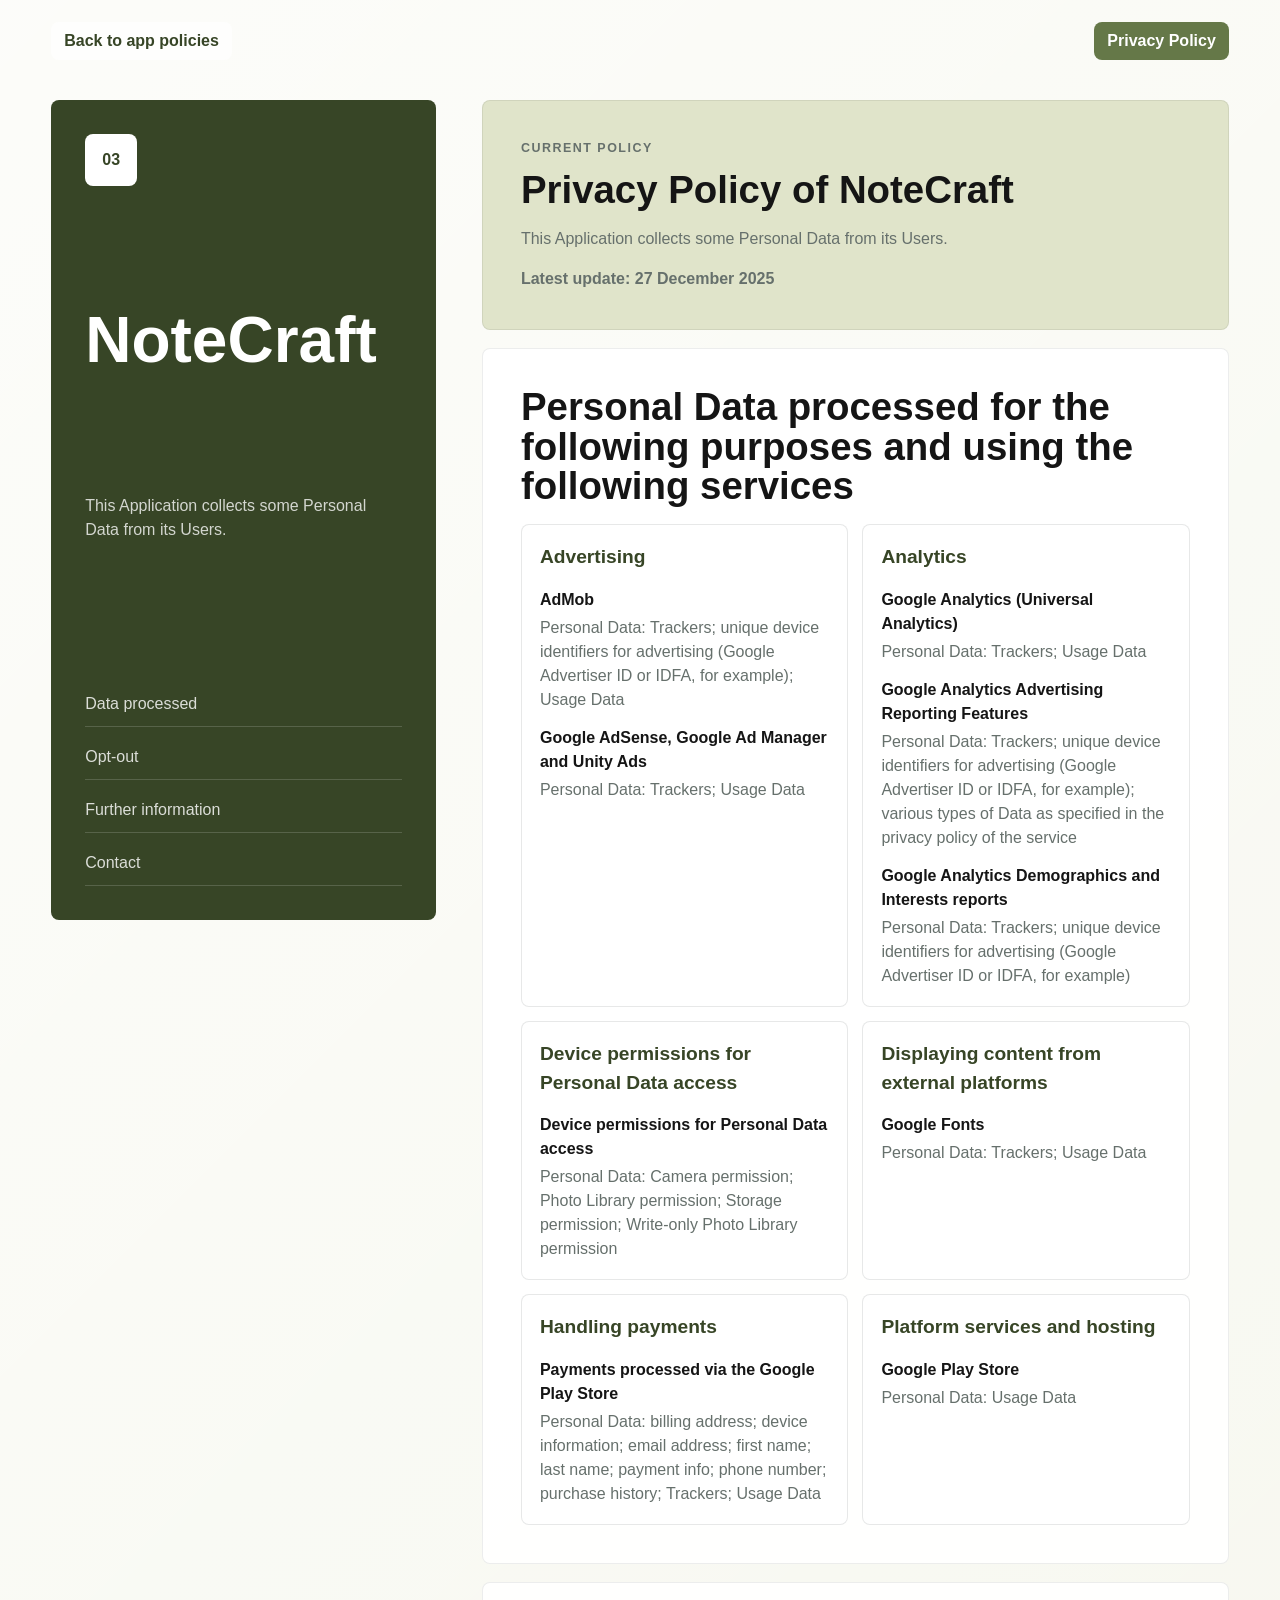
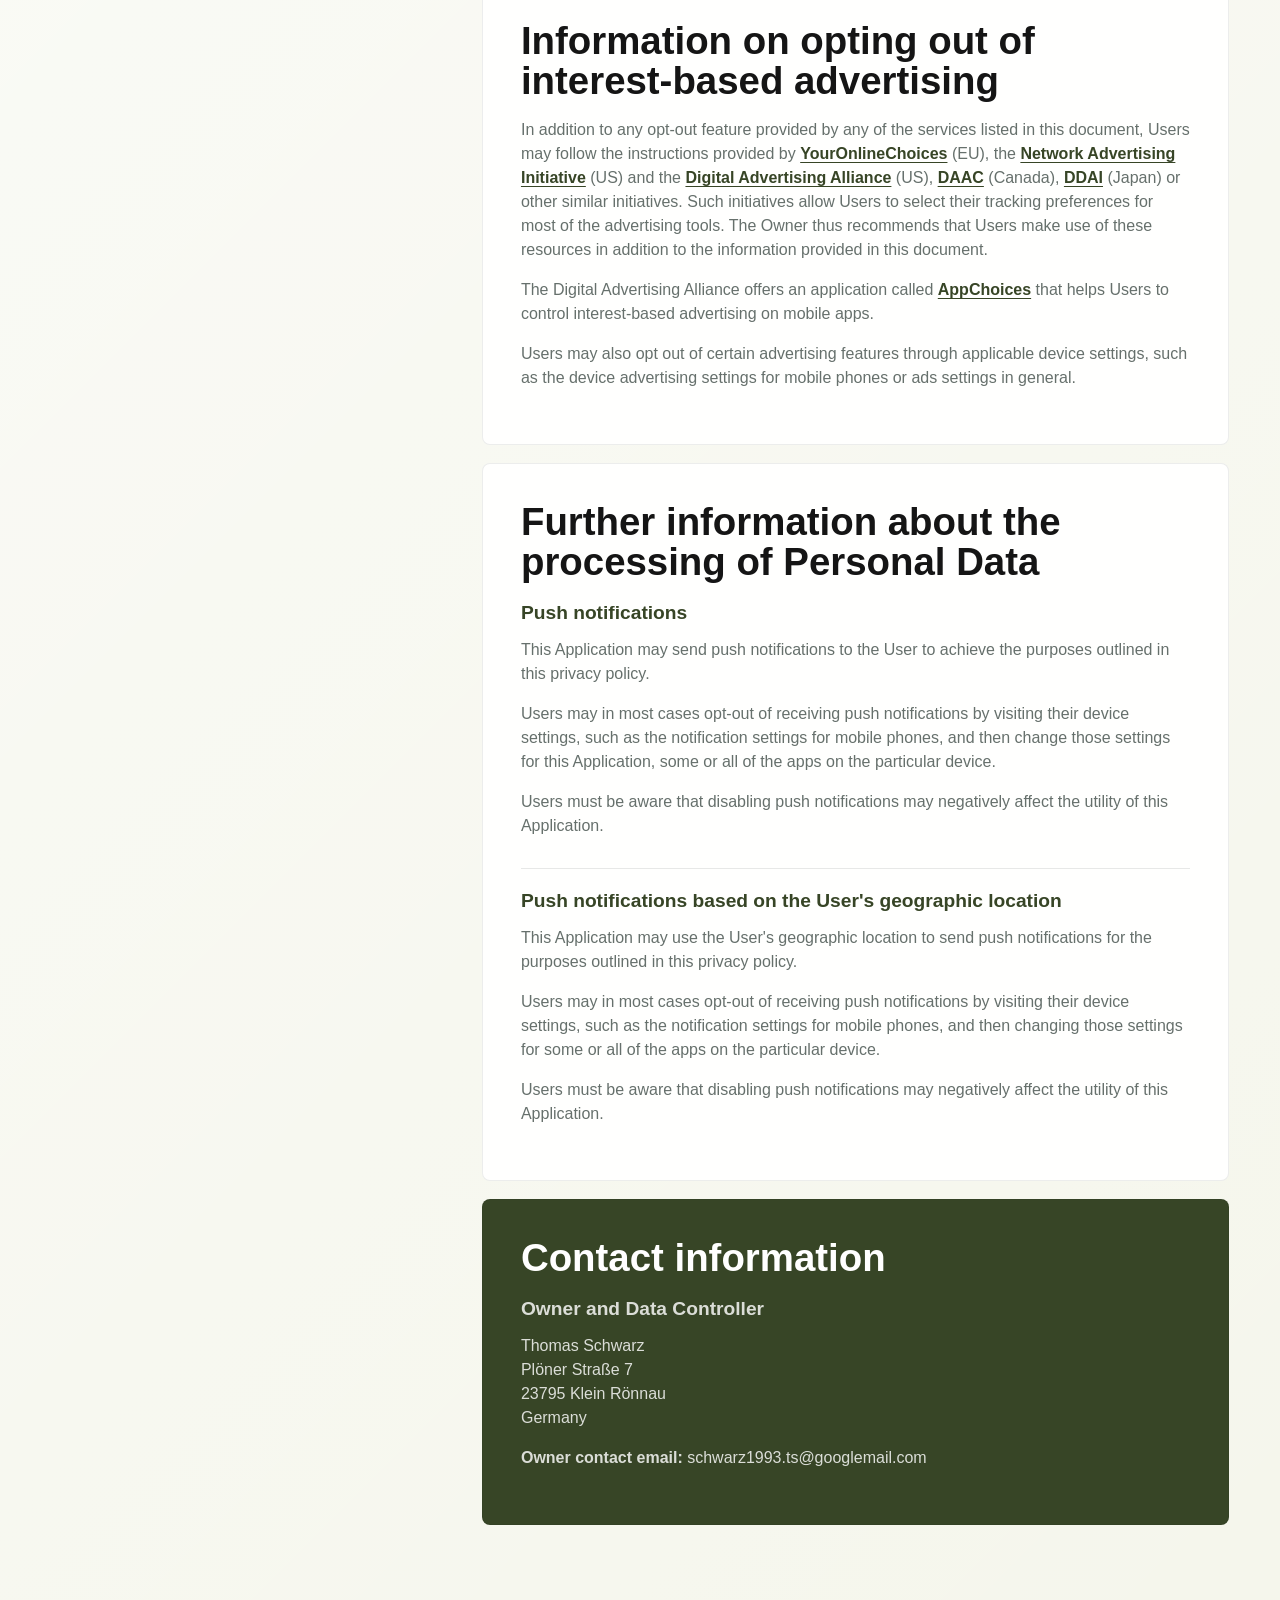
==== notecraft/index.html @ 22d2f46b "Add NoteCraft privacy page" ====
<!doctype html>
<html lang="en">
  <head>
    <meta charset="utf-8">
    <meta name="viewport" content="width=device-width, initial-scale=1">
    <meta name="description" content="Privacy Policy of NoteCraft.">
    <title>Privacy Policy | NoteCraft</title>
    <link rel="stylesheet" href="../styles.css">
  </head>
  <body class="app-policy theme-notecraft">
    <header class="policy-top">
      <a class="back-link" href="../Datenschutz.html">Back to app policies</a>
      <span class="policy-badge">Privacy Policy</span>
    </header>

    <main class="policy-shell">
      <aside class="policy-sidebar">
        <span class="app-number">03</span>
        <h1>NoteCraft</h1>
        <p>This Application collects some Personal Data from its Users.</p>
        <nav aria-label="Policy sections"><a href="#data">Data processed</a><a href="#opt-out">Opt-out</a><a href="#further">Further information</a><a href="#contact">Contact</a></nav>
      </aside>

      <article class="policy-content">
        <section class="policy-section intro-panel"><p class="eyebrow">Current policy</p><h2>Privacy Policy of NoteCraft</h2><p>This Application collects some Personal Data from its Users.</p><p class="update-note">Latest update: 27 December 2025</p></section>
        <section class="policy-section" id="data"><h2>Personal Data processed for the following purposes and using the following services</h2><div class="data-grid">
          <article class="data-card"><h3>Advertising</h3><dl><dt>AdMob</dt><dd>Personal Data: Trackers; unique device identifiers for advertising (Google Advertiser ID or IDFA, for example); Usage Data</dd><dt>Google AdSense, Google Ad Manager and Unity Ads</dt><dd>Personal Data: Trackers; Usage Data</dd></dl></article>
          <article class="data-card"><h3>Analytics</h3><dl><dt>Google Analytics (Universal Analytics)</dt><dd>Personal Data: Trackers; Usage Data</dd><dt>Google Analytics Advertising Reporting Features</dt><dd>Personal Data: Trackers; unique device identifiers for advertising (Google Advertiser ID or IDFA, for example); various types of Data as specified in the privacy policy of the service</dd><dt>Google Analytics Demographics and Interests reports</dt><dd>Personal Data: Trackers; unique device identifiers for advertising (Google Advertiser ID or IDFA, for example)</dd></dl></article>
          <article class="data-card"><h3>Device permissions for Personal Data access</h3><dl><dt>Device permissions for Personal Data access</dt><dd>Personal Data: Camera permission; Photo Library permission; Storage permission; Write-only Photo Library permission</dd></dl></article>
          <article class="data-card"><h3>Displaying content from external platforms</h3><dl><dt>Google Fonts</dt><dd>Personal Data: Trackers; Usage Data</dd></dl></article>
          <article class="data-card"><h3>Handling payments</h3><dl><dt>Payments processed via the Google Play Store</dt><dd>Personal Data: billing address; device information; email address; first name; last name; payment info; phone number; purchase history; Trackers; Usage Data</dd></dl></article>
          <article class="data-card"><h3>Platform services and hosting</h3><dl><dt>Google Play Store</dt><dd>Personal Data: Usage Data</dd></dl></article>
        </div></section>
        <section class="policy-section" id="opt-out"><h2>Information on opting out of interest-based advertising</h2><p>In addition to any opt-out feature provided by any of the services listed in this document, Users may follow the instructions provided by <a href="http://www.youronlinechoices.com/" rel="noopener">YourOnlineChoices</a> (EU), the <a href="https://thenai.org/about-online-advertising/" rel="noopener">Network Advertising Initiative</a> (US) and the <a href="https://www.aboutads.info/consumers/" rel="noopener">Digital Advertising Alliance</a> (US), <a href="http://youradchoices.ca/understanding-online-advertising" rel="noopener">DAAC</a> (Canada), <a href="http://www.ddai.info/optout" rel="noopener">DDAI</a> (Japan) or other similar initiatives. Such initiatives allow Users to select their tracking preferences for most of the advertising tools. The Owner thus recommends that Users make use of these resources in addition to the information provided in this document.</p><p>The Digital Advertising Alliance offers an application called <a href="https://youradchoices.com/appchoices" rel="noopener">AppChoices</a> that helps Users to control interest-based advertising on mobile apps.</p><p>Users may also opt out of certain advertising features through applicable device settings, such as the device advertising settings for mobile phones or ads settings in general.</p></section>
        <section class="policy-section" id="further"><h2>Further information about the processing of Personal Data</h2><div class="info-strip"><article><h3>Push notifications</h3><p>This Application may send push notifications to the User to achieve the purposes outlined in this privacy policy.</p><p>Users may in most cases opt-out of receiving push notifications by visiting their device settings, such as the notification settings for mobile phones, and then change those settings for this Application, some or all of the apps on the particular device.</p><p>Users must be aware that disabling push notifications may negatively affect the utility of this Application.</p></article><article><h3>Push notifications based on the User's geographic location</h3><p>This Application may use the User's geographic location to send push notifications for the purposes outlined in this privacy policy.</p><p>Users may in most cases opt-out of receiving push notifications by visiting their device settings, such as the notification settings for mobile phones, and then changing those settings for some or all of the apps on the particular device.</p><p>Users must be aware that disabling push notifications may negatively affect the utility of this Application.</p></article></div></section>
        <section class="policy-section contact-panel" id="contact"><h2>Contact information</h2><h3>Owner and Data Controller</h3><p>Thomas Schwarz<br>Pl&ouml;ner Stra&szlig;e 7<br>23795 Klein R&ouml;nnau<br>Germany</p><p><strong>Owner contact email:</strong> schwarz1993.ts@googlemail.com</p></section>
      </article>
    </main>
    <script src="../script.js"></script>
  </body>
</html>
---- styles.css ----
:root {
  color-scheme: light;
  --bg: #f7faf9;
  --surface: #ffffff;
  --ink: #13201f;
  --muted: #5d6b69;
  --line: #dce7e4;
  --teal: #0f766e;
  --teal-dark: #0b4f4a;
  --coral: #e86f51;
  --gold: #f3b84f;
  --shadow: 0 24px 70px rgba(19, 32, 31, 0.12);
}

* {
  box-sizing: border-box;
}

html {
  scroll-behavior: smooth;
}

body {
  margin: 0;
  font-family: Arial, Helvetica, sans-serif;
  color: var(--ink);
  background: var(--bg);
  line-height: 1.5;
}

a {
  color: inherit;
  text-decoration: none;
}

img {
  display: block;
  max-width: 100%;
}

.site-header {
  position: sticky;
  top: 0;
  z-index: 10;
  display: flex;
  align-items: center;
  justify-content: space-between;
  gap: 24px;
  padding: 18px clamp(20px, 5vw, 72px);
  background: rgba(247, 250, 249, 0.88);
  border-bottom: 1px solid rgba(220, 231, 228, 0.78);
  backdrop-filter: blur(14px);
}

.brand,
.site-header nav,
.hero-actions {
  display: flex;
  align-items: center;
}

.brand {
  gap: 10px;
  font-weight: 800;
}

.brand-mark {
  display: grid;
  width: 36px;
  height: 36px;
  place-items: center;
  color: white;
  background: var(--teal);
  border-radius: 8px;
}

.site-header nav {
  gap: 18px;
  color: var(--muted);
  font-size: 0.94rem;
}

.site-header nav a:hover {
  color: var(--teal-dark);
}

.hero {
  display: grid;
  grid-template-columns: minmax(0, 0.88fr) minmax(320px, 1.12fr);
  gap: clamp(28px, 5vw, 72px);
  align-items: center;
  min-height: calc(100vh - 73px);
  padding: clamp(48px, 8vw, 96px) clamp(20px, 5vw, 72px) clamp(30px, 5vw, 62px);
}

.hero-copy {
  max-width: 690px;
}

.eyebrow {
  margin: 0 0 12px;
  color: var(--teal);
  font-size: 0.78rem;
  font-weight: 800;
  letter-spacing: 0.12em;
  text-transform: uppercase;
}

h1,
h2,
h3,
p {
  margin-top: 0;
}

h1 {
  margin-bottom: 22px;
  font-size: clamp(2.7rem, 6vw, 6.6rem);
  line-height: 0.95;
  letter-spacing: 0;
}

h2 {
  margin-bottom: 18px;
  font-size: clamp(2rem, 4vw, 4rem);
  line-height: 1;
  letter-spacing: 0;
}

h3 {
  margin-bottom: 10px;
  font-size: 1.2rem;
}

.hero-text,
.workflow p,
.start p {
  max-width: 620px;
  color: var(--muted);
  font-size: clamp(1rem, 1.6vw, 1.25rem);
}

.hero-actions {
  flex-wrap: wrap;
  gap: 12px;
  margin-top: 30px;
}

.button {
  display: inline-flex;
  align-items: center;
  justify-content: center;
  min-height: 46px;
  padding: 0 18px;
  border: 1px solid transparent;
  border-radius: 8px;
  font-weight: 800;
}

.button.primary {
  color: white;
  background: var(--teal);
}

.button.primary:hover {
  background: var(--teal-dark);
}

.button.secondary {
  color: var(--ink);
  background: white;
  border-color: var(--line);
}

.button.secondary:hover {
  border-color: var(--teal);
}

.hero-media {
  position: relative;
  margin: 0;
  overflow: hidden;
  border-radius: 8px;
  box-shadow: var(--shadow);
  aspect-ratio: 16 / 11;
  background: var(--surface);
}

.hero-media img {
  width: 100%;
  height: 100%;
  object-fit: cover;
}

.hero-media figcaption {
  position: absolute;
  right: 14px;
  bottom: 14px;
  max-width: min(360px, calc(100% - 28px));
  padding: 10px 12px;
  color: white;
  background: rgba(19, 32, 31, 0.7);
  border-radius: 8px;
  font-size: 0.86rem;
}

.section,
.workflow,
.start {
  padding: clamp(56px, 8vw, 96px) clamp(20px, 5vw, 72px);
}

.section-heading {
  max-width: 740px;
  margin-bottom: 32px;
}

.feature-grid {
  display: grid;
  grid-template-columns: repeat(3, minmax(0, 1fr));
  gap: 18px;
}

.feature {
  padding: 24px;
  background: var(--surface);
  border: 1px solid var(--line);
  border-radius: 8px;
}

.feature p {
  margin-bottom: 0;
  color: var(--muted);
}

.feature-icon {
  display: inline-grid;
  width: 42px;
  height: 42px;
  margin-bottom: 22px;
  place-items: center;
  color: var(--teal-dark);
  background: #d9f5ef;
  border-radius: 8px;
  font-weight: 800;
}

.workflow {
  display: grid;
  grid-template-columns: minmax(0, 0.9fr) minmax(320px, 1.1fr);
  gap: 28px;
  align-items: start;
  background: #eef6f3;
}

.steps {
  display: grid;
  gap: 14px;
  margin: 0;
  padding: 0;
  list-style: none;
}

.steps li {
  display: grid;
  grid-template-columns: 150px 1fr;
  gap: 16px;
  align-items: center;
  padding: 18px;
  background: white;
  border: 1px solid var(--line);
  border-radius: 8px;
}

.steps strong {
  color: var(--teal-dark);
}

.steps span {
  color: var(--muted);
}

.start {
  display: flex;
  align-items: center;
  justify-content: space-between;
  gap: 24px;
  background: var(--ink);
  color: white;
}

.start .eyebrow,
.start p {
  color: #b7dfd7;
}

.start .button.primary {
  color: var(--ink);
  background: var(--gold);
}

.site-footer {
  display: flex;
  justify-content: space-between;
  gap: 16px;
  padding: 24px clamp(20px, 5vw, 72px);
  color: var(--muted);
  background: white;
  border-top: 1px solid var(--line);
  font-size: 0.92rem;
}

.footer-links {
  display: inline-flex;
  flex-wrap: wrap;
  gap: 14px;
}

.footer-links a {
  color: var(--teal-dark);
  font-weight: 800;
}

.policy-page {
  background: white;
}

.policy-hero {
  padding: clamp(48px, 7vw, 88px) clamp(20px, 5vw, 72px) 32px;
}

.policy-hero h1 {
  max-width: 840px;
  font-size: clamp(2.6rem, 6vw, 5.8rem);
}

.policy-hero p {
  max-width: 720px;
  color: var(--muted);
  font-size: clamp(1rem, 1.6vw, 1.18rem);
}

.policy-embed {
  padding: 0 clamp(20px, 5vw, 72px) clamp(48px, 7vw, 88px);
}

.policy-embed iframe {
  width: 100%;
  min-height: 76vh;
  border: 1px solid var(--line);
  border-radius: 8px;
  background: white;
}

.directory-page {
  background: #f5f7f6;
}

.directory-hero {
  max-width: 980px;
}

.app-directory {
  display: grid;
  grid-template-columns: repeat(4, minmax(0, 1fr));
  gap: 18px;
  padding: 0 clamp(20px, 5vw, 72px) clamp(56px, 8vw, 96px);
}

.app-card {
  min-height: 260px;
  display: flex;
  flex-direction: column;
  justify-content: space-between;
  gap: 20px;
  padding: 22px;
  color: white;
  border-radius: 8px;
  overflow: hidden;
  position: relative;
}

.app-card::after {
  content: "";
  position: absolute;
  inset: auto -30px -40px auto;
  width: 130px;
  height: 130px;
  border: 24px solid rgba(255, 255, 255, 0.18);
  border-radius: 50%;
}

.app-card span {
  width: 42px;
  height: 42px;
  display: grid;
  place-items: center;
  background: rgba(255, 255, 255, 0.18);
  border-radius: 8px;
  font-weight: 800;
}

.app-card strong {
  max-width: 240px;
  font-size: 1.45rem;
  line-height: 1.08;
}

.app-card small {
  color: rgba(255, 255, 255, 0.78);
  font-weight: 800;
  text-transform: uppercase;
}

.redbook-card {
  background: #a8323e;
}

.planner-card {
  background: #1f6f8b;
}

.notecraft-card {
  background: #5f7046;
}

.outpost-card {
  background: #26324b;
}

.app-policy {
  --app-bg: #f8f5f2;
  --app-ink: #151515;
  --app-muted: #66706c;
  --app-surface: #ffffff;
  --app-soft: #efe8e0;
  --app-accent: #a8323e;
  --app-accent-strong: #6f1d27;
  min-height: 100vh;
  color: var(--app-ink);
  background:
    linear-gradient(135deg, rgba(255, 255, 255, 0.72), rgba(255, 255, 255, 0)),
    var(--app-bg);
}

.theme-redbook {
  --app-bg: #fbf3f0;
  --app-soft: #f4d8d3;
  --app-accent: #b63642;
  --app-accent-strong: #70212c;
}

.theme-planner {
  --app-bg: #eef8fb;
  --app-soft: #d3edf4;
  --app-accent: #14708d;
  --app-accent-strong: #0a4155;
}

.theme-notecraft {
  --app-bg: #f5f6ec;
  --app-soft: #e0e4ca;
  --app-accent: #657848;
  --app-accent-strong: #374526;
}

.theme-outpost {
  --app-bg: #f0f2f7;
  --app-soft: #d9dfef;
  --app-accent: #293753;
  --app-accent-strong: #11192b;
}

.policy-top {
  display: flex;
  justify-content: space-between;
  align-items: center;
  gap: 18px;
  padding: 22px clamp(20px, 4vw, 56px);
}

.back-link,
.policy-badge {
  display: inline-flex;
  align-items: center;
  min-height: 38px;
  padding: 0 13px;
  border-radius: 8px;
  font-weight: 800;
}

.back-link {
  color: var(--app-accent-strong);
  background: rgba(255, 255, 255, 0.7);
}

.policy-badge {
  color: white;
  background: var(--app-accent);
}

.policy-shell {
  display: grid;
  grid-template-columns: minmax(260px, 0.34fr) minmax(0, 0.66fr);
  gap: clamp(22px, 4vw, 46px);
  align-items: start;
  padding: 18px clamp(20px, 4vw, 56px) clamp(48px, 7vw, 82px);
}

.policy-sidebar {
  position: sticky;
  top: 24px;
  min-height: calc(100vh - 80px);
  display: flex;
  flex-direction: column;
  justify-content: space-between;
  gap: 26px;
  padding: clamp(22px, 4vw, 34px);
  color: white;
  background: var(--app-accent-strong);
  border-radius: 8px;
}

.policy-sidebar h1 {
  margin: 0;
  font-size: clamp(2.3rem, 5vw, 5.2rem);
  line-height: 0.96;
}

.policy-sidebar p {
  color: rgba(255, 255, 255, 0.78);
}

.app-number {
  width: 52px;
  height: 52px;
  display: grid;
  place-items: center;
  color: var(--app-accent-strong);
  background: white;
  border-radius: 8px;
  font-weight: 800;
}

.policy-sidebar nav {
  display: grid;
  gap: 8px;
}

.policy-sidebar nav a {
  padding: 10px 0;
  color: rgba(255, 255, 255, 0.82);
  border-bottom: 1px solid rgba(255, 255, 255, 0.16);
}

.policy-content {
  display: grid;
  gap: 18px;
}

.policy-section {
  padding: clamp(22px, 4vw, 38px);
  background: rgba(255, 255, 255, 0.92);
  border: 1px solid rgba(19, 32, 31, 0.08);
  border-radius: 8px;
}

.policy-section h2 {
  font-size: clamp(1.55rem, 3vw, 2.6rem);
  line-height: 1.03;
}

.policy-section h3 {
  color: var(--app-accent-strong);
}

.policy-section p,
.policy-section dd {
  color: var(--app-muted);
}

.policy-section a {
  color: var(--app-accent-strong);
  font-weight: 800;
  text-decoration: underline;
  text-underline-offset: 3px;
}

.intro-panel {
  background: var(--app-soft);
}

.update-note {
  margin-bottom: 0;
  font-weight: 800;
}

.data-grid {
  display: grid;
  grid-template-columns: repeat(2, minmax(0, 1fr));
  gap: 14px;
}

.data-card {
  padding: 18px;
  background: white;
  border: 1px solid rgba(19, 32, 31, 0.1);
  border-radius: 8px;
}

.data-card h3 {
  margin-bottom: 16px;
}

.data-card dl {
  margin: 0;
}

.data-card dt {
  margin-top: 14px;
  font-weight: 800;
}

.data-card dt:first-child {
  margin-top: 0;
}

.data-card dd {
  margin: 4px 0 0;
}

.info-strip {
  display: grid;
  gap: 14px;
}

.info-strip article {
  padding: 18px 0 0;
  border-top: 1px solid rgba(19, 32, 31, 0.1);
}

.info-strip article:first-child {
  padding-top: 0;
  border-top: 0;
}

.contact-panel {
  background: var(--app-accent-strong);
  color: white;
}

.contact-panel h3,
.contact-panel p {
  color: rgba(255, 255, 255, 0.82);
}

@media (max-width: 880px) {
  .site-header {
    position: static;
    align-items: flex-start;
    flex-direction: column;
  }

  .site-header nav {
    width: 100%;
    justify-content: space-between;
  }

  .hero,
  .workflow {
    grid-template-columns: 1fr;
  }

  .hero {
    min-height: auto;
  }

  .feature-grid {
    grid-template-columns: 1fr;
  }

  .app-directory,
  .data-grid {
    grid-template-columns: 1fr;
  }

  .policy-shell {
    grid-template-columns: 1fr;
  }

  .policy-sidebar {
    position: static;
    min-height: auto;
  }

  .steps li {
    grid-template-columns: 1fr;
  }

  .start,
  .site-footer {
    align-items: flex-start;
    flex-direction: column;
  }
}

@media (max-width: 520px) {
  .site-header nav {
    flex-wrap: wrap;
    justify-content: flex-start;
  }

  h1 {
    font-size: 2.55rem;
  }

  .hero-media figcaption {
    position: static;
    max-width: none;
    color: var(--ink);
    background: white;
    border-radius: 0;
  }

  .button {
    width: 100%;
  }

  .policy-top {
    align-items: flex-start;
    flex-direction: column;
  }
}
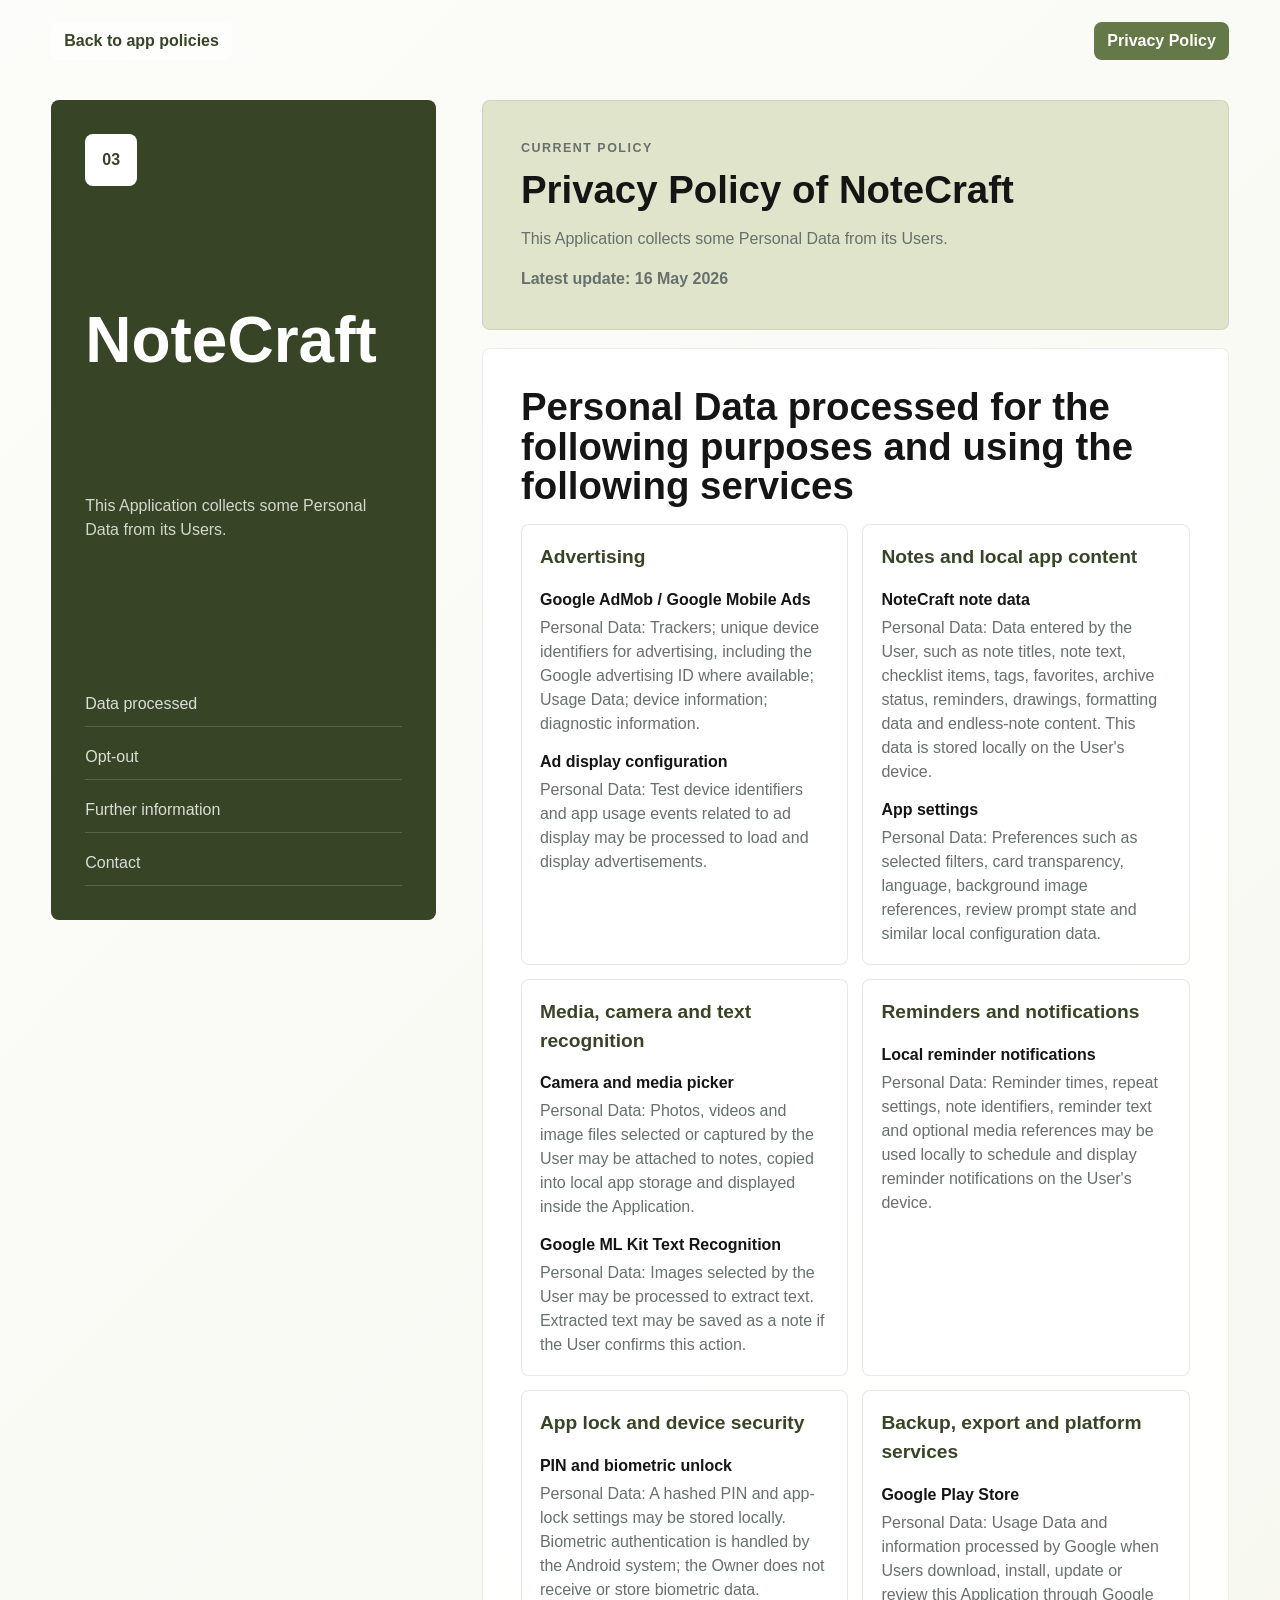
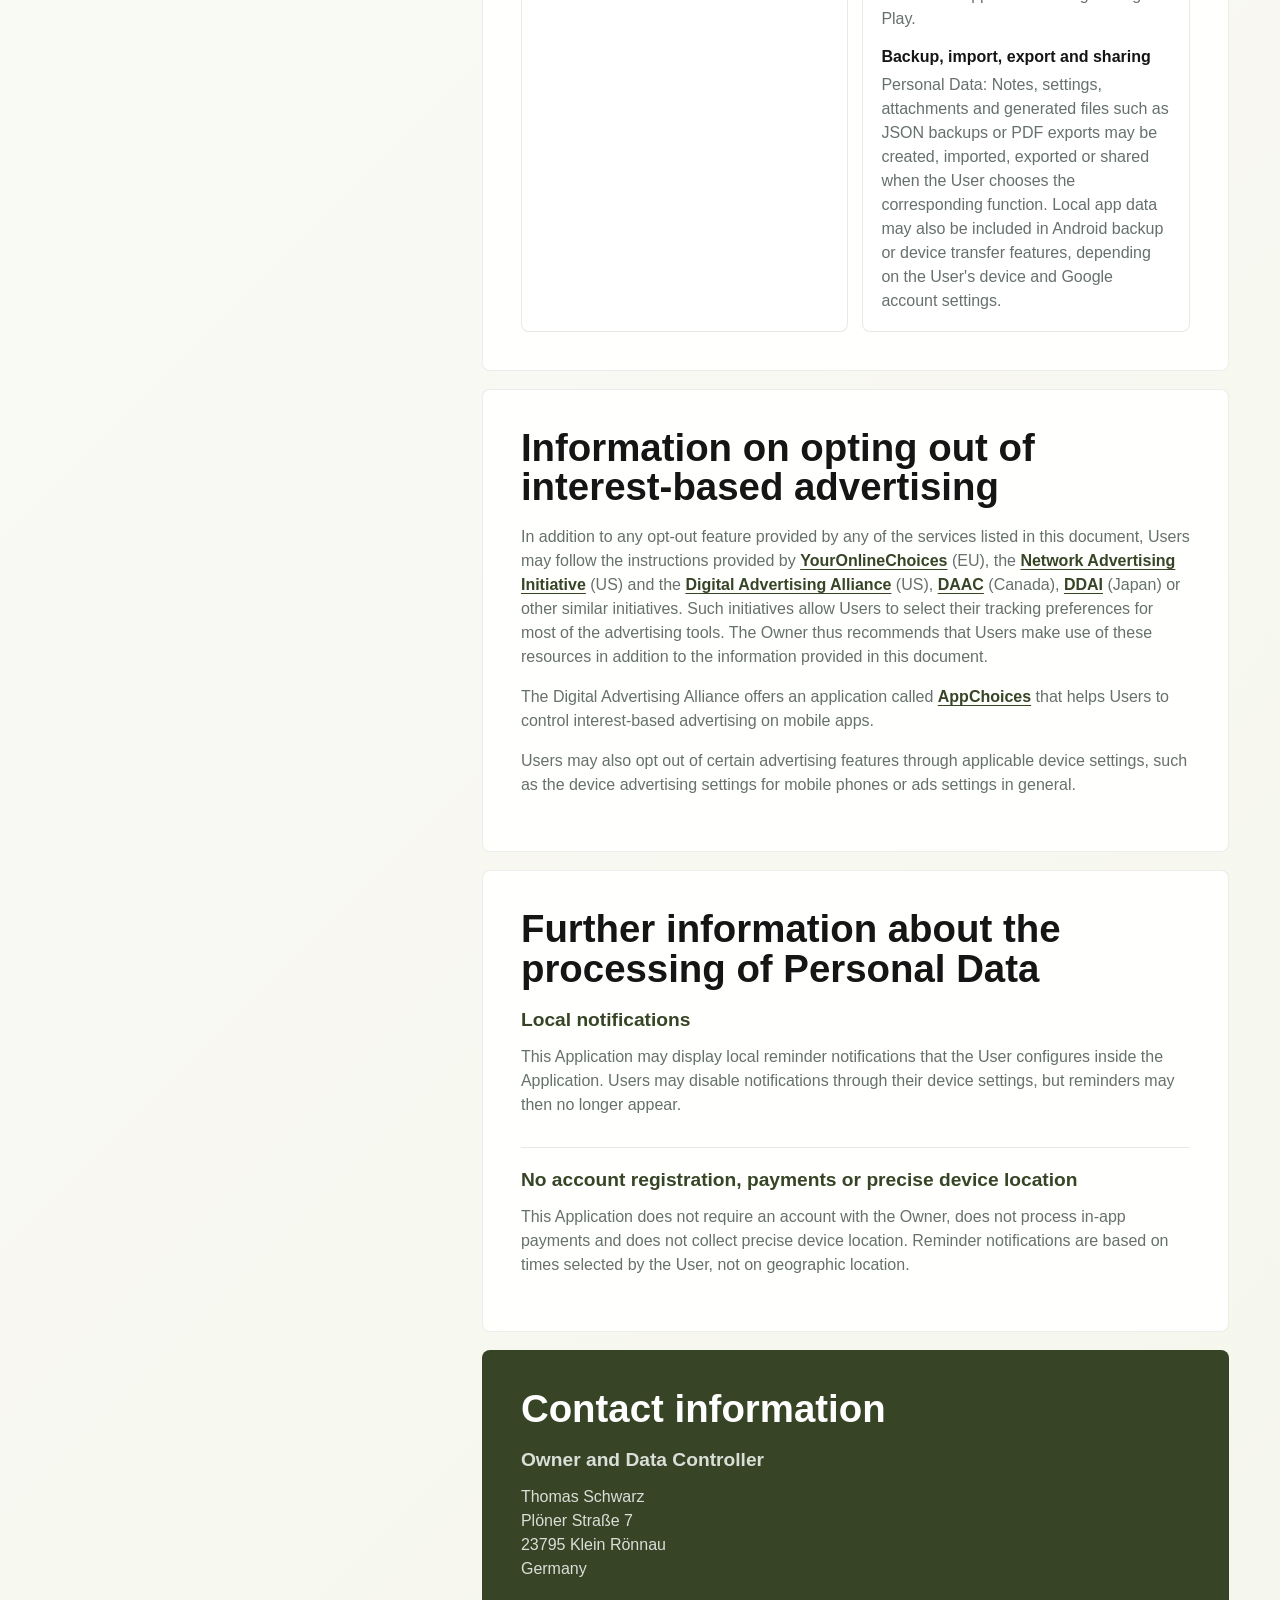
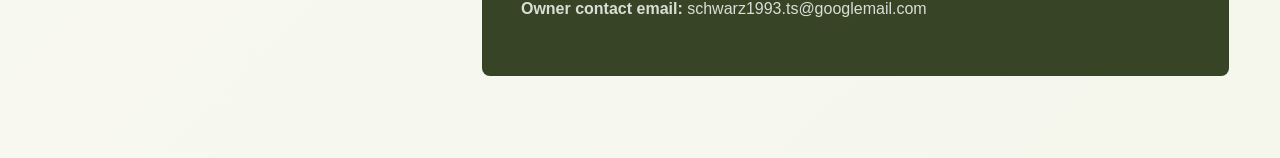
==== commit 332dce05: "Update NoteCraft privacy policy" ====
--- a/notecraft/index.html
+++ b/notecraft/index.html
@@ -18,24 +18,108 @@
         <span class="app-number">03</span>
         <h1>NoteCraft</h1>
         <p>This Application collects some Personal Data from its Users.</p>
-        <nav aria-label="Policy sections"><a href="#data">Data processed</a><a href="#opt-out">Opt-out</a><a href="#further">Further information</a><a href="#contact">Contact</a></nav>
+        <nav aria-label="Policy sections">
+          <a href="#data">Data processed</a>
+          <a href="#opt-out">Opt-out</a>
+          <a href="#further">Further information</a>
+          <a href="#contact">Contact</a>
+        </nav>
       </aside>
 
       <article class="policy-content">
-        <section class="policy-section intro-panel"><p class="eyebrow">Current policy</p><h2>Privacy Policy of NoteCraft</h2><p>This Application collects some Personal Data from its Users.</p><p class="update-note">Latest update: 27 December 2025</p></section>
-        <section class="policy-section" id="data"><h2>Personal Data processed for the following purposes and using the following services</h2><div class="data-grid">
-          <article class="data-card"><h3>Advertising</h3><dl><dt>AdMob</dt><dd>Personal Data: Trackers; unique device identifiers for advertising (Google Advertiser ID or IDFA, for example); Usage Data</dd><dt>Google AdSense, Google Ad Manager and Unity Ads</dt><dd>Personal Data: Trackers; Usage Data</dd></dl></article>
-          <article class="data-card"><h3>Analytics</h3><dl><dt>Google Analytics (Universal Analytics)</dt><dd>Personal Data: Trackers; Usage Data</dd><dt>Google Analytics Advertising Reporting Features</dt><dd>Personal Data: Trackers; unique device identifiers for advertising (Google Advertiser ID or IDFA, for example); various types of Data as specified in the privacy policy of the service</dd><dt>Google Analytics Demographics and Interests reports</dt><dd>Personal Data: Trackers; unique device identifiers for advertising (Google Advertiser ID or IDFA, for example)</dd></dl></article>
-          <article class="data-card"><h3>Device permissions for Personal Data access</h3><dl><dt>Device permissions for Personal Data access</dt><dd>Personal Data: Camera permission; Photo Library permission; Storage permission; Write-only Photo Library permission</dd></dl></article>
-          <article class="data-card"><h3>Displaying content from external platforms</h3><dl><dt>Google Fonts</dt><dd>Personal Data: Trackers; Usage Data</dd></dl></article>
-          <article class="data-card"><h3>Handling payments</h3><dl><dt>Payments processed via the Google Play Store</dt><dd>Personal Data: billing address; device information; email address; first name; last name; payment info; phone number; purchase history; Trackers; Usage Data</dd></dl></article>
-          <article class="data-card"><h3>Platform services and hosting</h3><dl><dt>Google Play Store</dt><dd>Personal Data: Usage Data</dd></dl></article>
-        </div></section>
-        <section class="policy-section" id="opt-out"><h2>Information on opting out of interest-based advertising</h2><p>In addition to any opt-out feature provided by any of the services listed in this document, Users may follow the instructions provided by <a href="http://www.youronlinechoices.com/" rel="noopener">YourOnlineChoices</a> (EU), the <a href="https://thenai.org/about-online-advertising/" rel="noopener">Network Advertising Initiative</a> (US) and the <a href="https://www.aboutads.info/consumers/" rel="noopener">Digital Advertising Alliance</a> (US), <a href="http://youradchoices.ca/understanding-online-advertising" rel="noopener">DAAC</a> (Canada), <a href="http://www.ddai.info/optout" rel="noopener">DDAI</a> (Japan) or other similar initiatives. Such initiatives allow Users to select their tracking preferences for most of the advertising tools. The Owner thus recommends that Users make use of these resources in addition to the information provided in this document.</p><p>The Digital Advertising Alliance offers an application called <a href="https://youradchoices.com/appchoices" rel="noopener">AppChoices</a> that helps Users to control interest-based advertising on mobile apps.</p><p>Users may also opt out of certain advertising features through applicable device settings, such as the device advertising settings for mobile phones or ads settings in general.</p></section>
-        <section class="policy-section" id="further"><h2>Further information about the processing of Personal Data</h2><div class="info-strip"><article><h3>Push notifications</h3><p>This Application may send push notifications to the User to achieve the purposes outlined in this privacy policy.</p><p>Users may in most cases opt-out of receiving push notifications by visiting their device settings, such as the notification settings for mobile phones, and then change those settings for this Application, some or all of the apps on the particular device.</p><p>Users must be aware that disabling push notifications may negatively affect the utility of this Application.</p></article><article><h3>Push notifications based on the User's geographic location</h3><p>This Application may use the User's geographic location to send push notifications for the purposes outlined in this privacy policy.</p><p>Users may in most cases opt-out of receiving push notifications by visiting their device settings, such as the notification settings for mobile phones, and then changing those settings for some or all of the apps on the particular device.</p><p>Users must be aware that disabling push notifications may negatively affect the utility of this Application.</p></article></div></section>
-        <section class="policy-section contact-panel" id="contact"><h2>Contact information</h2><h3>Owner and Data Controller</h3><p>Thomas Schwarz<br>Pl&ouml;ner Stra&szlig;e 7<br>23795 Klein R&ouml;nnau<br>Germany</p><p><strong>Owner contact email:</strong> schwarz1993.ts@googlemail.com</p></section>
+        <section class="policy-section intro-panel">
+          <p class="eyebrow">Current policy</p>
+          <h2>Privacy Policy of NoteCraft</h2>
+          <p>This Application collects some Personal Data from its Users.</p>
+          <p class="update-note">Latest update: 16 May 2026</p>
+        </section>
+
+        <section class="policy-section" id="data">
+          <h2>Personal Data processed for the following purposes and using the following services</h2>
+          <div class="data-grid">
+            <article class="data-card">
+              <h3>Advertising</h3>
+              <dl>
+                <dt>Google AdMob / Google Mobile Ads</dt>
+                <dd>Personal Data: Trackers; unique device identifiers for advertising, including the Google advertising ID where available; Usage Data; device information; diagnostic information.</dd>
+                <dt>Ad display configuration</dt>
+                <dd>Personal Data: Test device identifiers and app usage events related to ad display may be processed to load and display advertisements.</dd>
+              </dl>
+            </article>
+            <article class="data-card">
+              <h3>Notes and local app content</h3>
+              <dl>
+                <dt>NoteCraft note data</dt>
+                <dd>Personal Data: Data entered by the User, such as note titles, note text, checklist items, tags, favorites, archive status, reminders, drawings, formatting data and endless-note content. This data is stored locally on the User's device.</dd>
+                <dt>App settings</dt>
+                <dd>Personal Data: Preferences such as selected filters, card transparency, language, background image references, review prompt state and similar local configuration data.</dd>
+              </dl>
+            </article>
+            <article class="data-card">
+              <h3>Media, camera and text recognition</h3>
+              <dl>
+                <dt>Camera and media picker</dt>
+                <dd>Personal Data: Photos, videos and image files selected or captured by the User may be attached to notes, copied into local app storage and displayed inside the Application.</dd>
+                <dt>Google ML Kit Text Recognition</dt>
+                <dd>Personal Data: Images selected by the User may be processed to extract text. Extracted text may be saved as a note if the User confirms this action.</dd>
+              </dl>
+            </article>
+            <article class="data-card">
+              <h3>Reminders and notifications</h3>
+              <dl>
+                <dt>Local reminder notifications</dt>
+                <dd>Personal Data: Reminder times, repeat settings, note identifiers, reminder text and optional media references may be used locally to schedule and display reminder notifications on the User's device.</dd>
+              </dl>
+            </article>
+            <article class="data-card">
+              <h3>App lock and device security</h3>
+              <dl>
+                <dt>PIN and biometric unlock</dt>
+                <dd>Personal Data: A hashed PIN and app-lock settings may be stored locally. Biometric authentication is handled by the Android system; the Owner does not receive or store biometric data.</dd>
+              </dl>
+            </article>
+            <article class="data-card">
+              <h3>Backup, export and platform services</h3>
+              <dl>
+                <dt>Google Play Store</dt>
+                <dd>Personal Data: Usage Data and information processed by Google when Users download, install, update or review this Application through Google Play.</dd>
+                <dt>Backup, import, export and sharing</dt>
+                <dd>Personal Data: Notes, settings, attachments and generated files such as JSON backups or PDF exports may be created, imported, exported or shared when the User chooses the corresponding function. Local app data may also be included in Android backup or device transfer features, depending on the User's device and Google account settings.</dd>
+              </dl>
+            </article>
+          </div>
+        </section>
+
+        <section class="policy-section" id="opt-out">
+          <h2>Information on opting out of interest-based advertising</h2>
+          <p>In addition to any opt-out feature provided by any of the services listed in this document, Users may follow the instructions provided by <a href="http://www.youronlinechoices.com/" rel="noopener">YourOnlineChoices</a> (EU), the <a href="https://thenai.org/about-online-advertising/" rel="noopener">Network Advertising Initiative</a> (US) and the <a href="https://www.aboutads.info/consumers/" rel="noopener">Digital Advertising Alliance</a> (US), <a href="http://youradchoices.ca/understanding-online-advertising" rel="noopener">DAAC</a> (Canada), <a href="http://www.ddai.info/optout" rel="noopener">DDAI</a> (Japan) or other similar initiatives. Such initiatives allow Users to select their tracking preferences for most of the advertising tools. The Owner thus recommends that Users make use of these resources in addition to the information provided in this document.</p>
+          <p>The Digital Advertising Alliance offers an application called <a href="https://youradchoices.com/appchoices" rel="noopener">AppChoices</a> that helps Users to control interest-based advertising on mobile apps.</p>
+          <p>Users may also opt out of certain advertising features through applicable device settings, such as the device advertising settings for mobile phones or ads settings in general.</p>
+        </section>
+
+        <section class="policy-section" id="further">
+          <h2>Further information about the processing of Personal Data</h2>
+          <div class="info-strip">
+            <article>
+              <h3>Local notifications</h3>
+              <p>This Application may display local reminder notifications that the User configures inside the Application. Users may disable notifications through their device settings, but reminders may then no longer appear.</p>
+            </article>
+            <article>
+              <h3>No account registration, payments or precise device location</h3>
+              <p>This Application does not require an account with the Owner, does not process in-app payments and does not collect precise device location. Reminder notifications are based on times selected by the User, not on geographic location.</p>
+            </article>
+          </div>
+        </section>
+
+        <section class="policy-section contact-panel" id="contact">
+          <h2>Contact information</h2>
+          <h3>Owner and Data Controller</h3>
+          <p>Thomas Schwarz<br>Pl&ouml;ner Stra&szlig;e 7<br>23795 Klein R&ouml;nnau<br>Germany</p>
+          <p><strong>Owner contact email:</strong> schwarz1993.ts@googlemail.com</p>
+        </section>
       </article>
     </main>
+
     <script src="../script.js"></script>
   </body>
 </html>
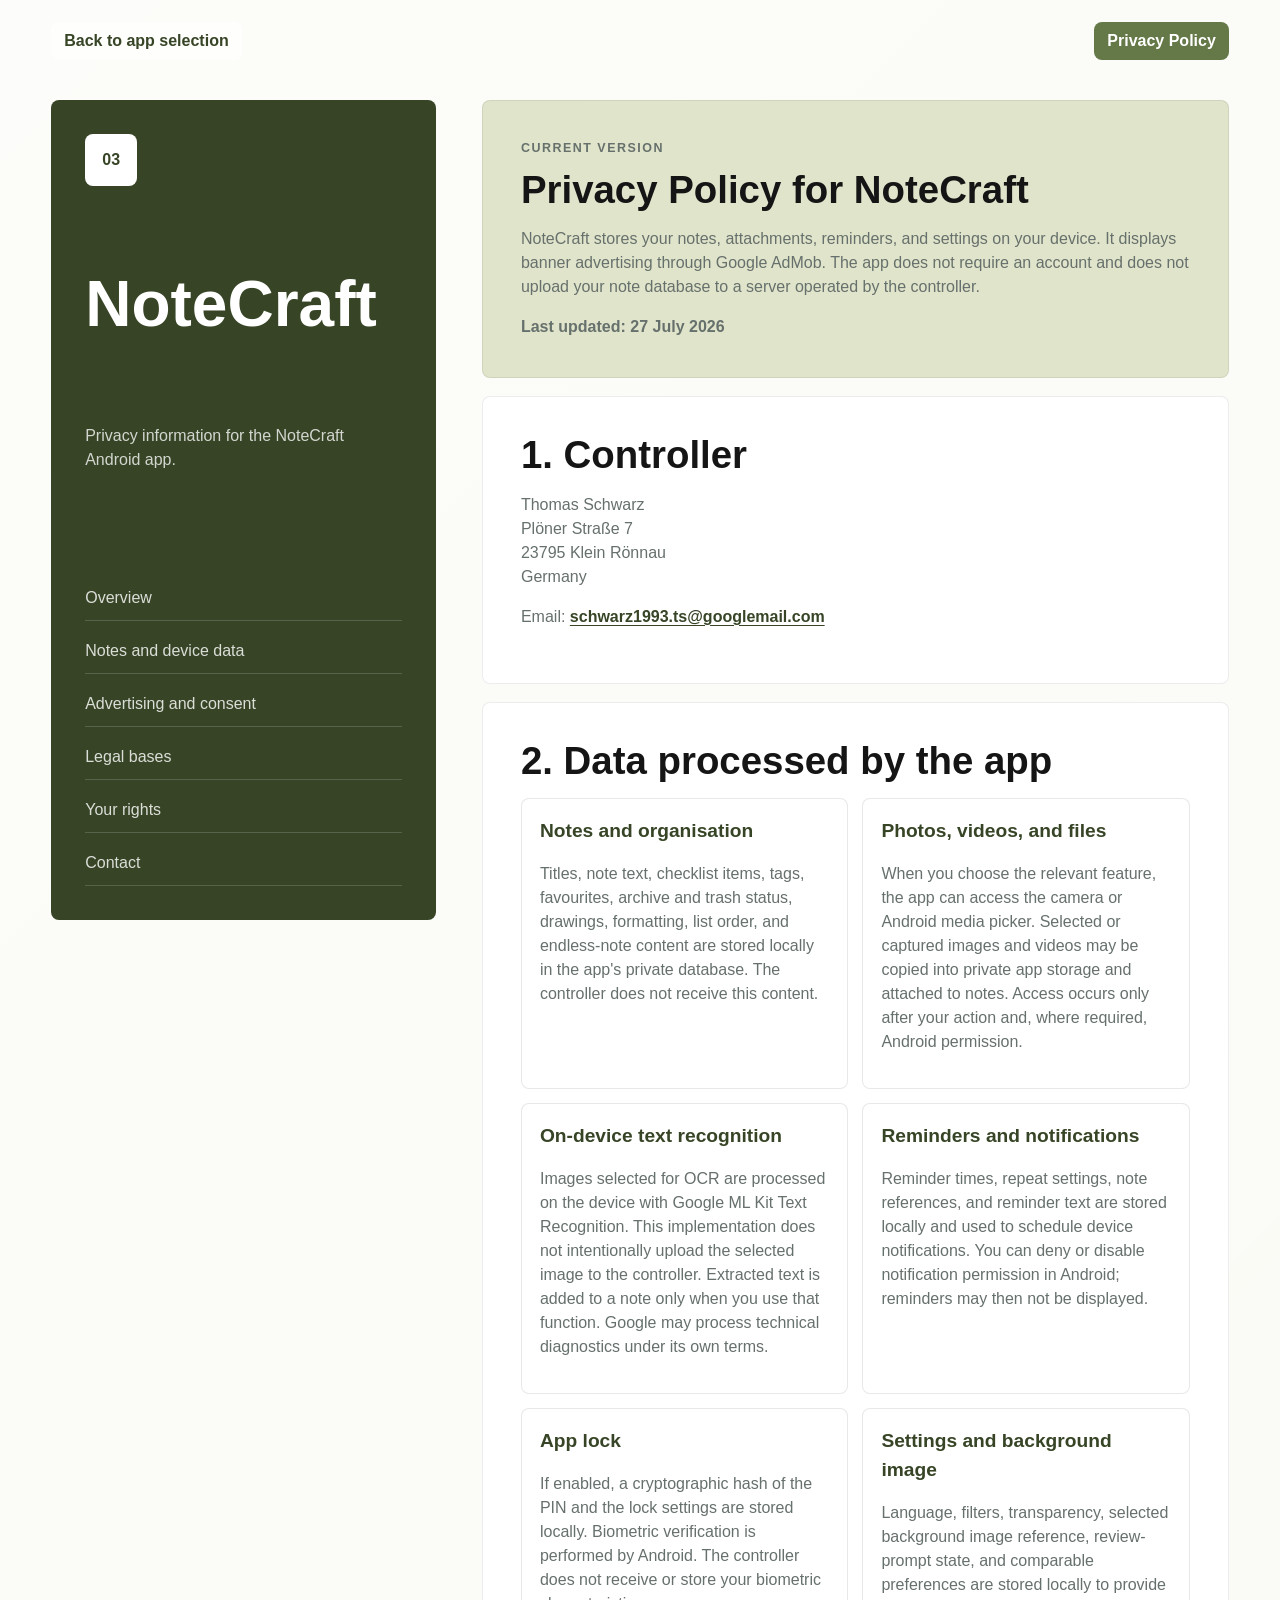
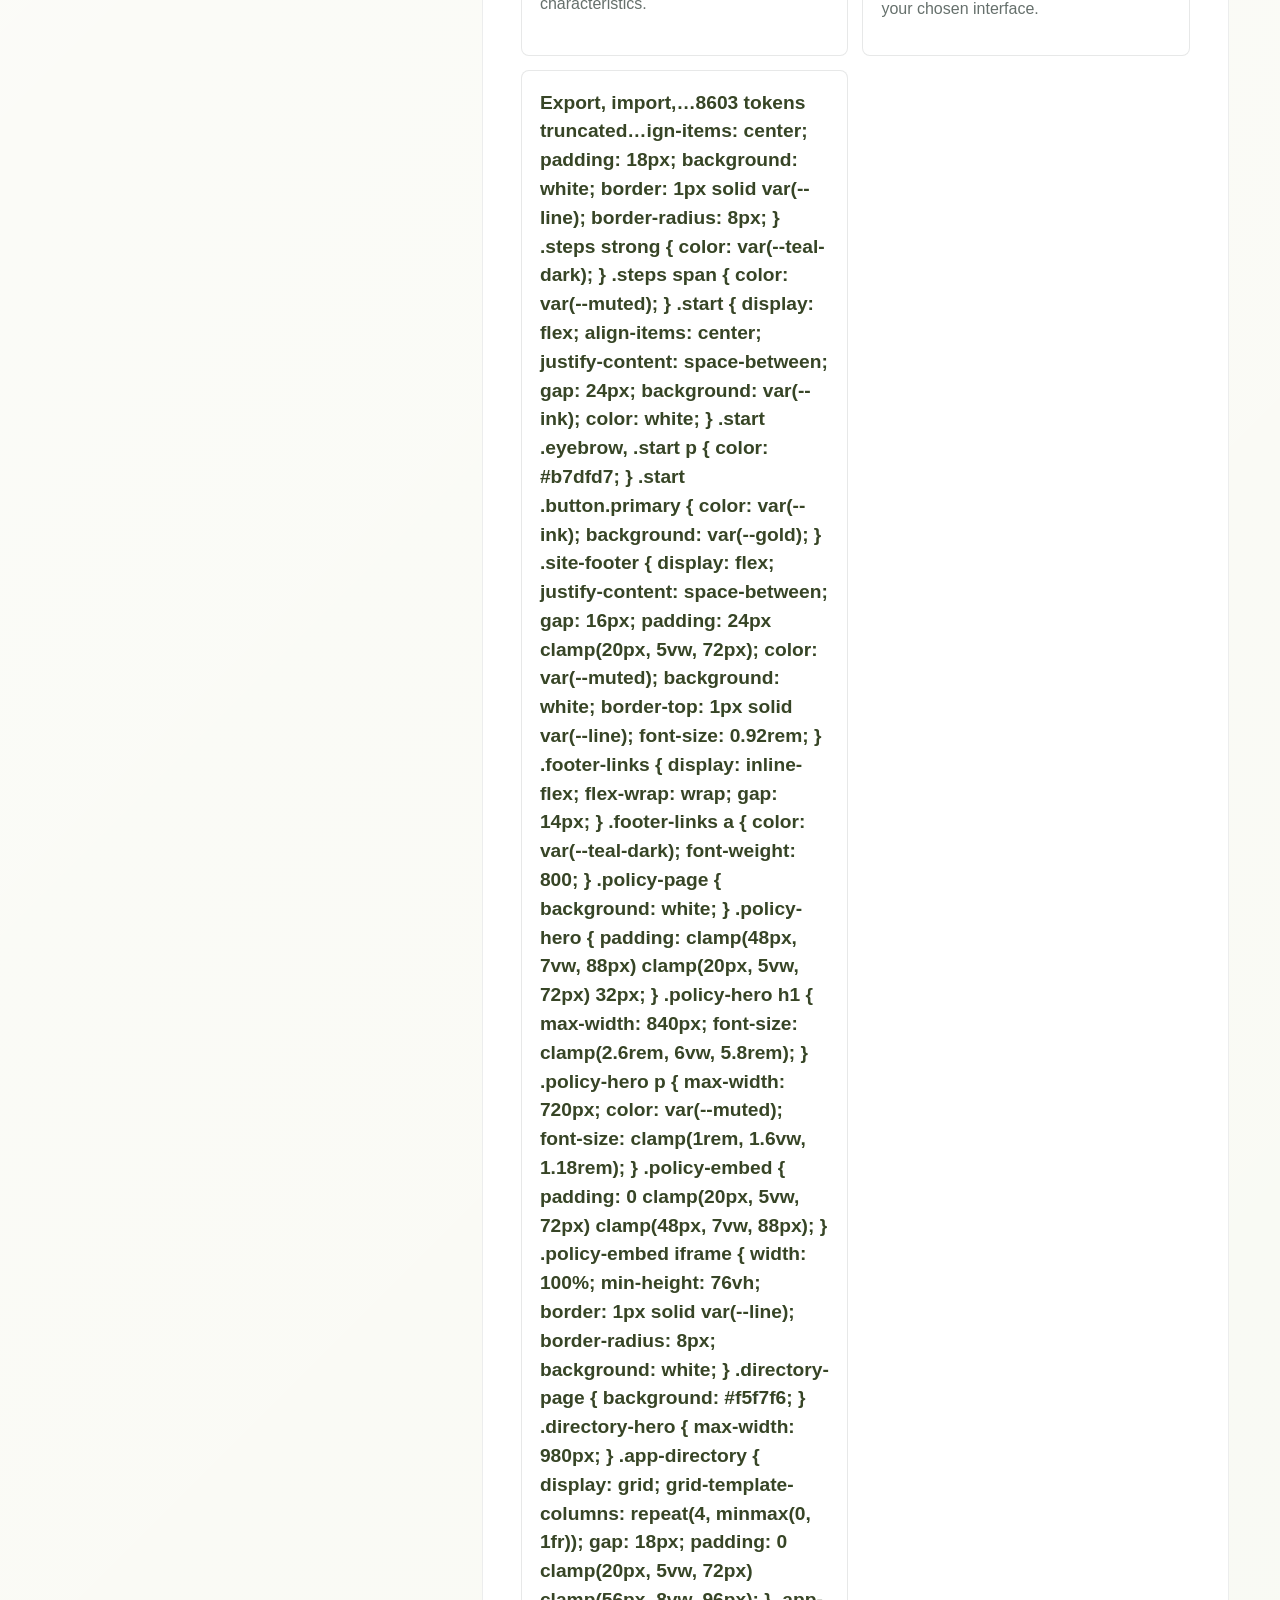
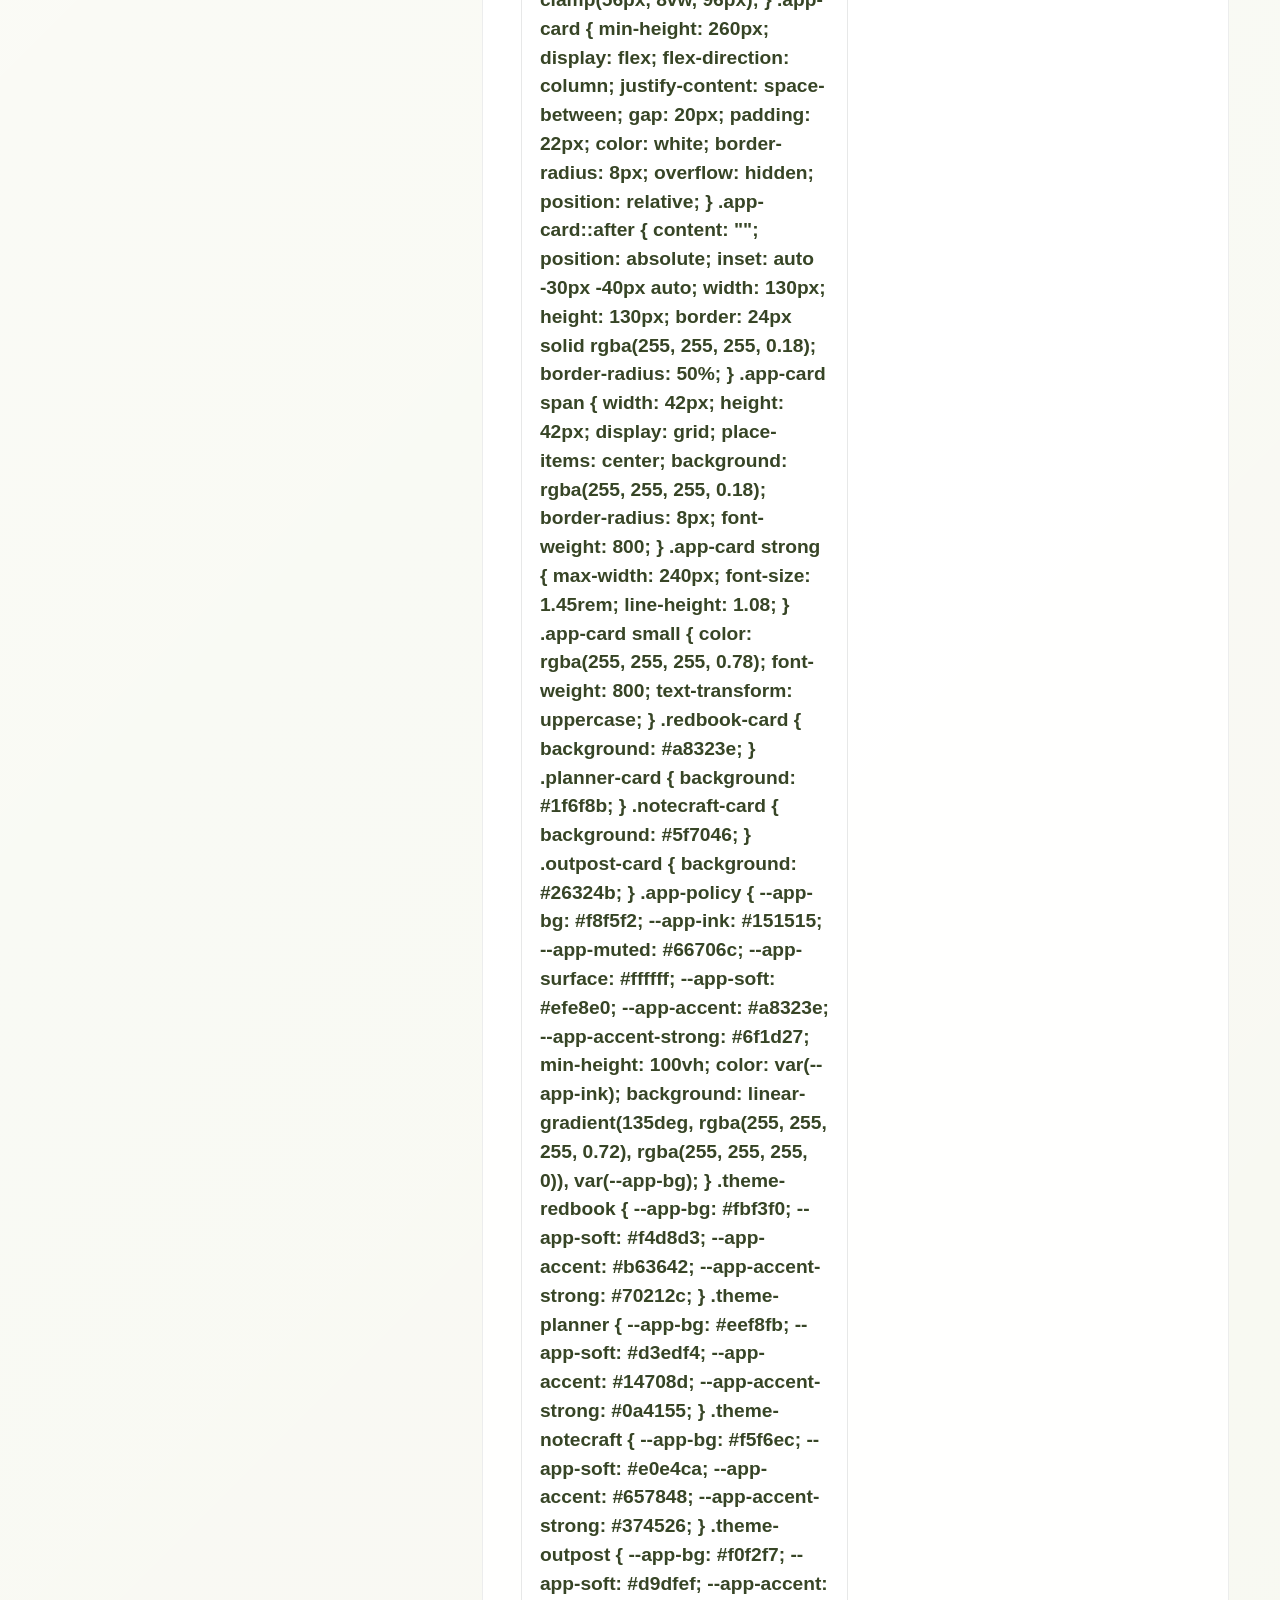
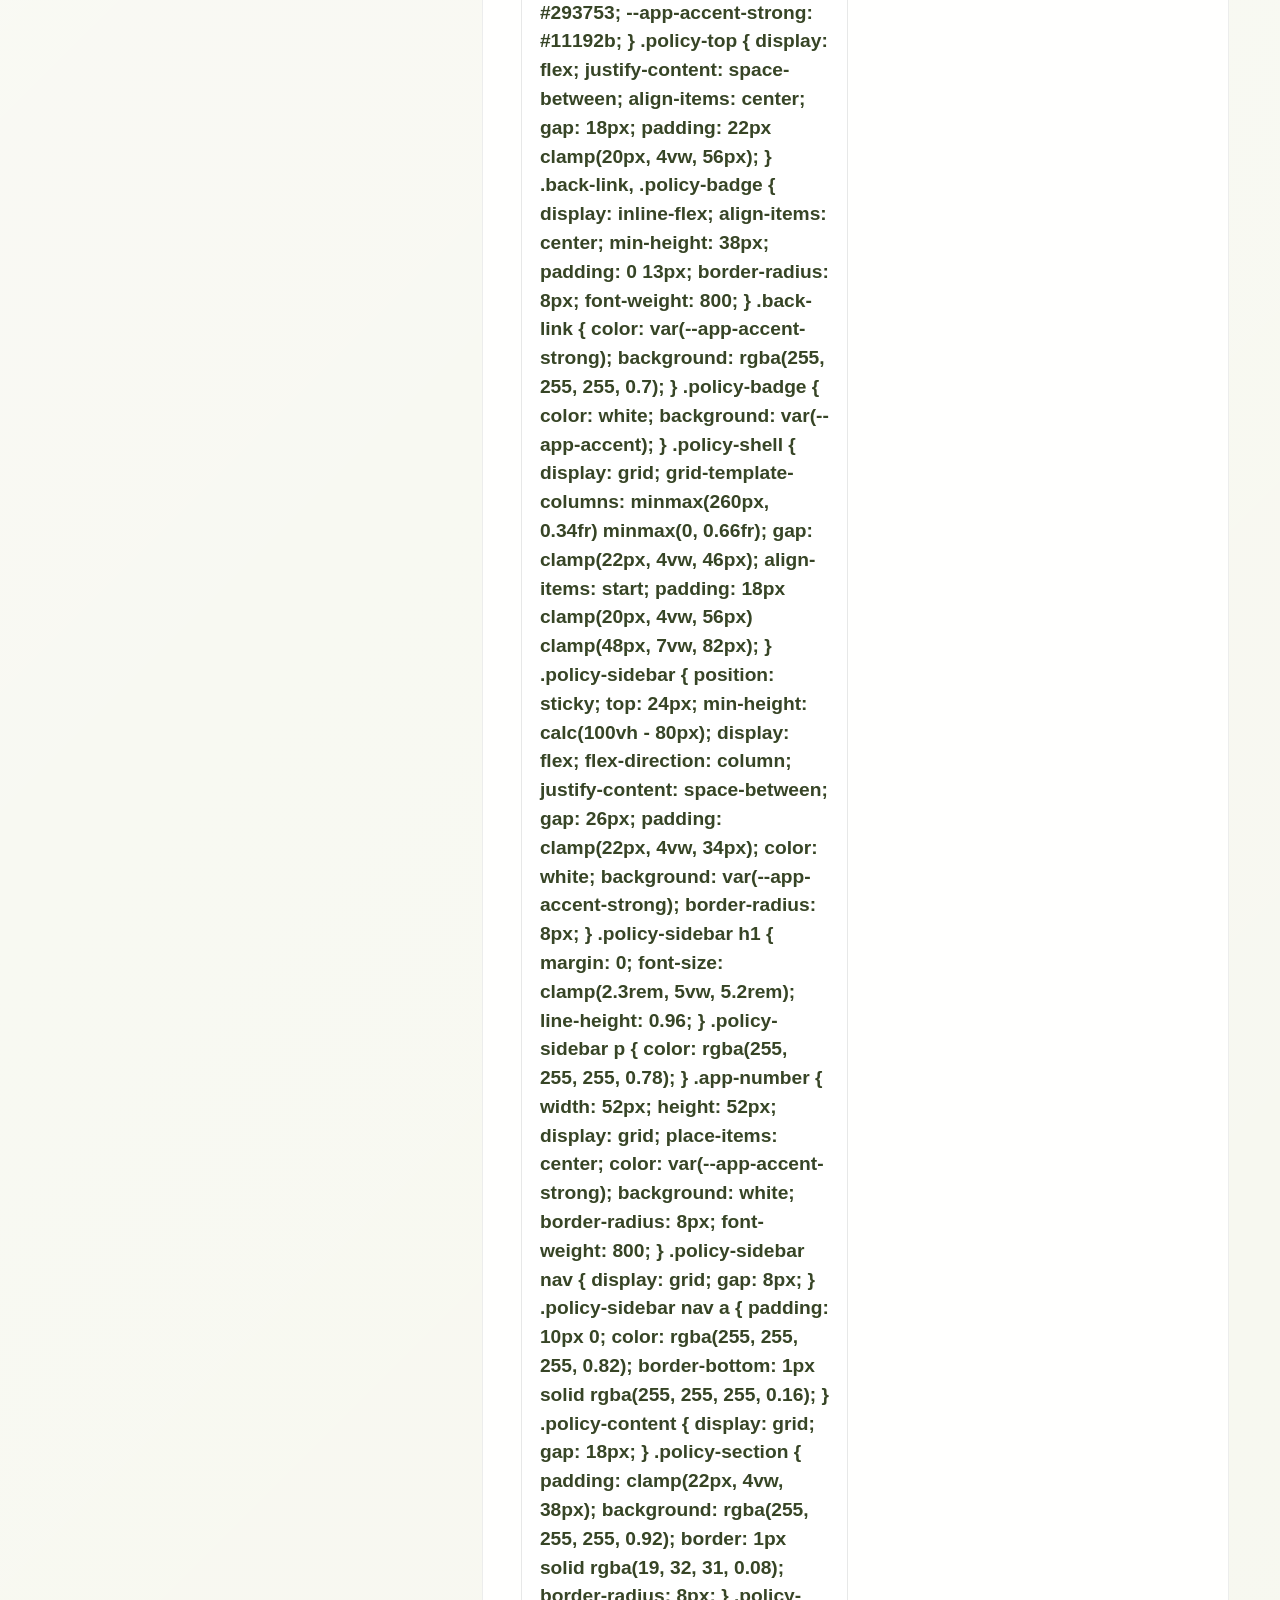
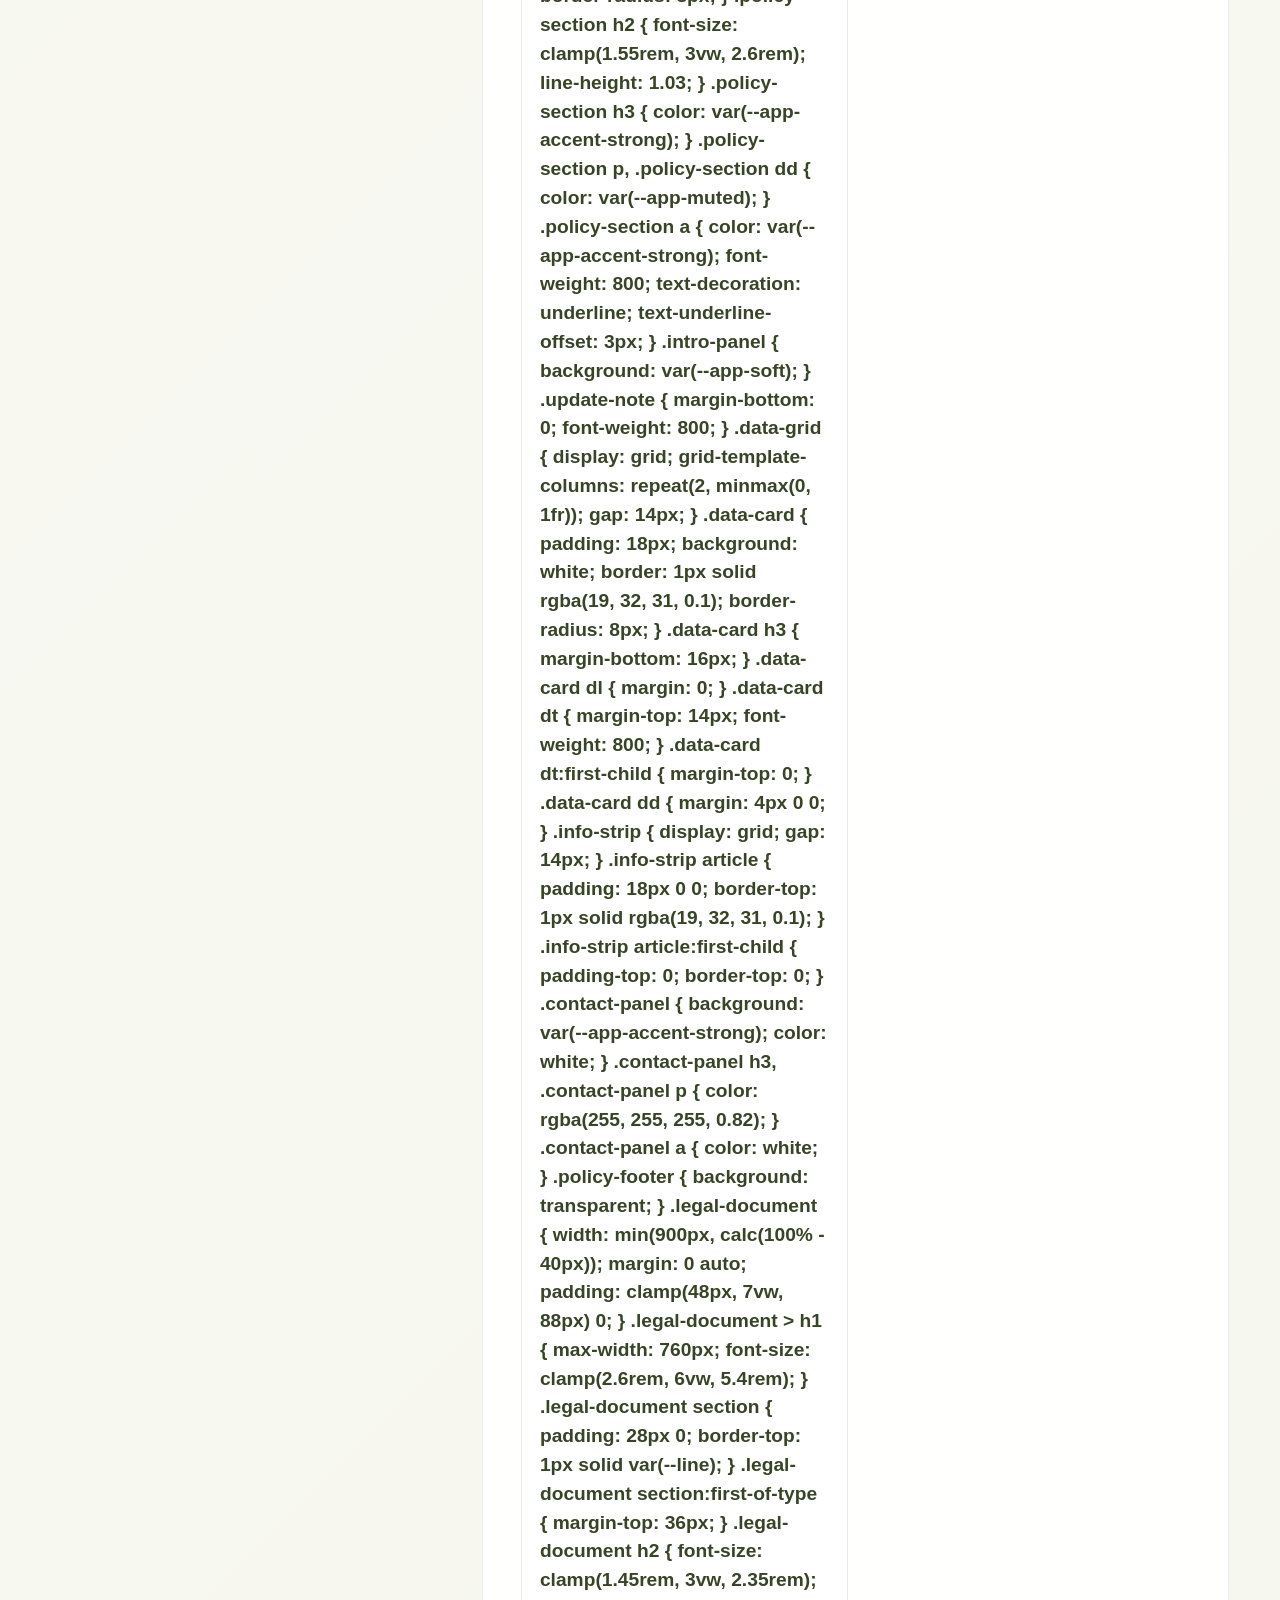
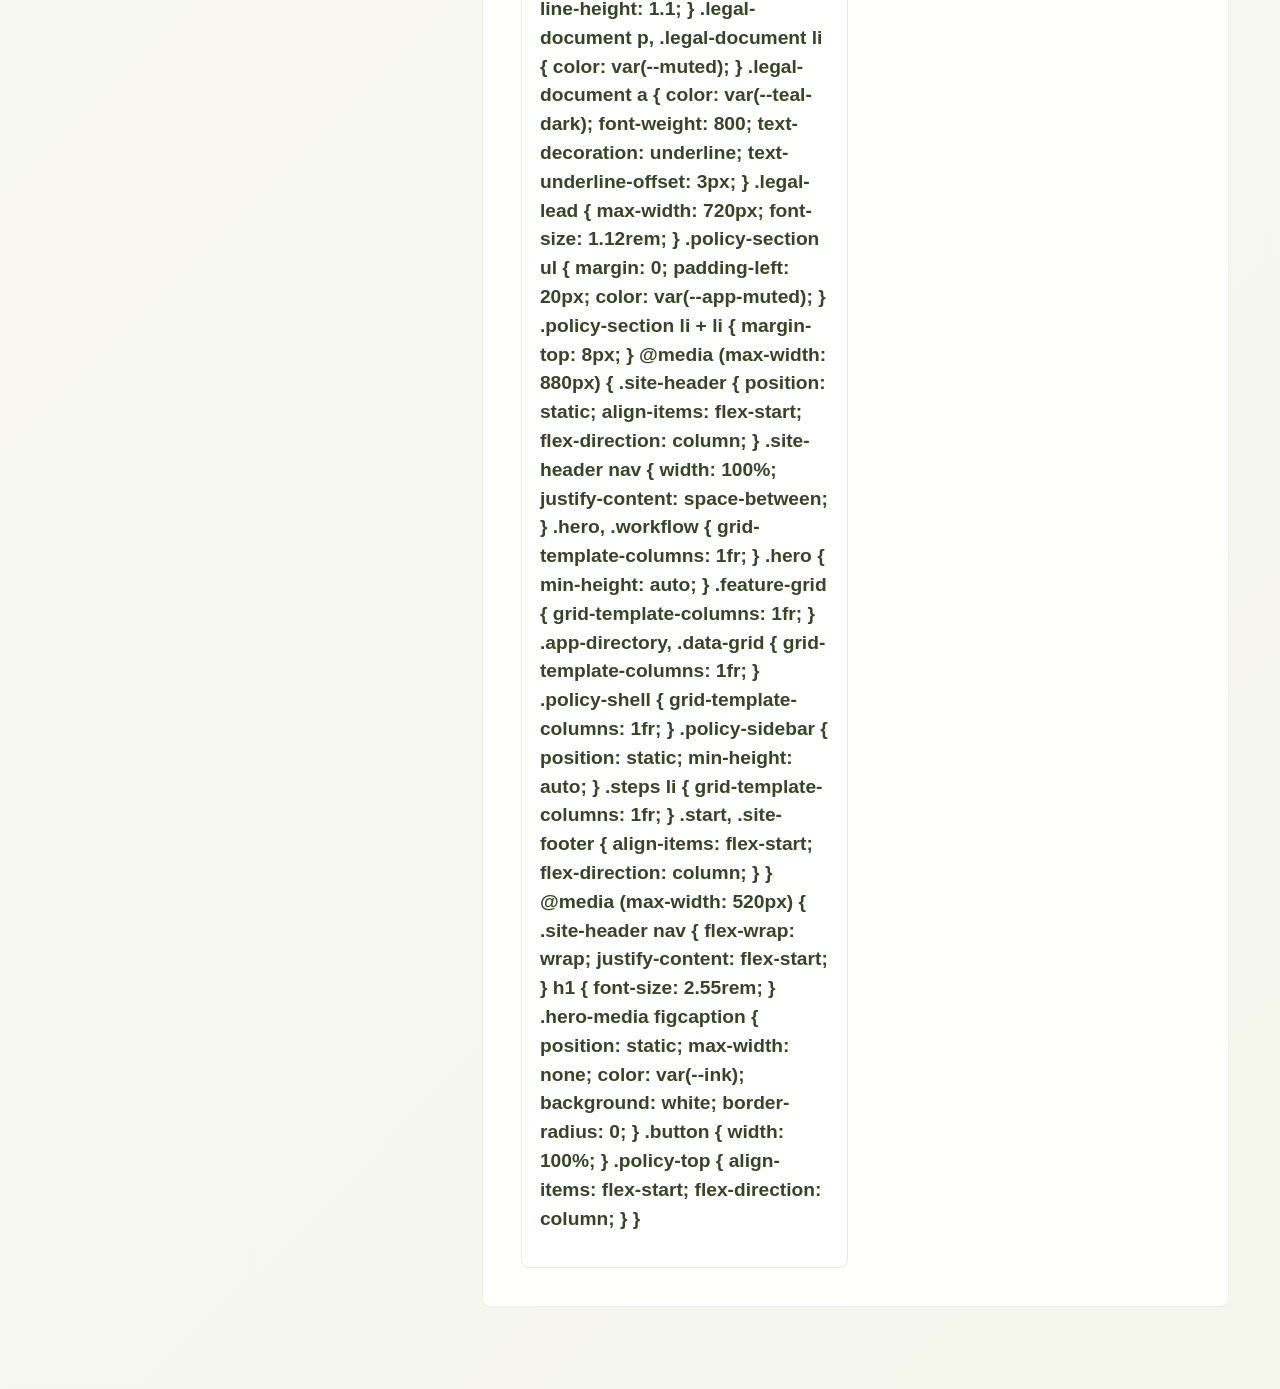
==== commit f95ed949: "Update app privacy policies and legal pages" ====
--- a/notecraft/index.html
+++ b/notecraft/index.html
@@ -3,13 +3,13 @@
   <head>
     <meta charset="utf-8">
     <meta name="viewport" content="width=device-width, initial-scale=1">
-    <meta name="description" content="Privacy Policy of NoteCraft.">
+    <meta name="description" content="Privacy Policy for the NoteCraft Android app.">
     <title>Privacy Policy | NoteCraft</title>
     <link rel="stylesheet" href="../styles.css">
   </head>
   <body class="app-policy theme-notecraft">
     <header class="policy-top">
-      <a class="back-link" href="../Datenschutz.html">Back to app policies</a>
+      <a class="back-link" href="../">Back to app selection</a>
       <span class="policy-badge">Privacy Policy</span>
     </header>
 
@@ -17,109 +17,582 @@
       <aside class="policy-sidebar">
         <span class="app-number">03</span>
         <h1>NoteCraft</h1>
-        <p>This Application collects some Personal Data from its Users.</p>
-        <nav aria-label="Policy sections">
-          <a href="#data">Data processed</a>
-          <a href="#opt-out">Opt-out</a>
-          <a href="#further">Further information</a>
+        <p>Privacy information for the NoteCraft Android app.</p>
+        <nav aria-label="Privacy Policy sections">
+          <a href="#overview">Overview</a>
+          <a href="#local">Notes and device data</a>
+          <a href="#ads">Advertising and consent</a>
+          <a href="#legal">Legal bases</a>
+          <a href="#rights">Your rights</a>
           <a href="#contact">Contact</a>
         </nav>
       </aside>
 
       <article class="policy-content">
-        <section class="policy-section intro-panel">
-          <p class="eyebrow">Current policy</p>
-          <h2>Privacy Policy of NoteCraft</h2>
-          <p>This Application collects some Personal Data from its Users.</p>
-          <p class="update-note">Latest update: 16 May 2026</p>
+        <section class="policy-section intro-panel" id="overview">
+          <p class="eyebrow">Current version</p>
+          <h2>Privacy Policy for NoteCraft</h2>
+          <p>NoteCraft stores your notes, attachments, reminders, and settings on your device. It displays banner advertising through Google AdMob. The app does not require an account and does not upload your note database to a server operated by the controller.</p>
+          <p class="update-note">Last updated: 27 July 2026</p>
         </section>
 
-        <section class="policy-section" id="data">
-          <h2>Personal Data processed for the following purposes and using the following services</h2>
+        <section class="policy-section" id="controller">
+          <h2>1. Controller</h2>
+          <p>Thomas Schwarz<br>Pl&ouml;ner Stra&szlig;e 7<br>23795 Klein R&ouml;nnau<br>Germany</p>
+          <p>Email: <a href="mailto:schwarz1993.ts@googlemail.com">schwarz1993.ts@googlemail.com</a></p>
+        </section>
+
+        <section class="policy-section" id="local">
+          <h2>2. Data processed by the app</h2>
           <div class="data-grid">
             <article class="data-card">
-              <h3>Advertising</h3>
-              <dl>
-                <dt>Google AdMob / Google Mobile Ads</dt>
-                <dd>Personal Data: Trackers; unique device identifiers for advertising, including the Google advertising ID where available; Usage Data; device information; diagnostic information.</dd>
-                <dt>Ad display configuration</dt>
-                <dd>Personal Data: Test device identifiers and app usage events related to ad display may be processed to load and display advertisements.</dd>
-              </dl>
+              <h3>Notes and organisation</h3>
+              <p>Titles, note text, checklist items, tags, favourites, archive and trash status, drawings, formatting, list order, and endless-note content are stored locally in the app's private database. The controller does not receive this content.</p>
             </article>
             <article class="data-card">
-              <h3>Notes and local app content</h3>
-              <dl>
-                <dt>NoteCraft note data</dt>
-                <dd>Personal Data: Data entered by the User, such as note titles, note text, checklist items, tags, favorites, archive status, reminders, drawings, formatting data and endless-note content. This data is stored locally on the User's device.</dd>
-                <dt>App settings</dt>
-                <dd>Personal Data: Preferences such as selected filters, card transparency, language, background image references, review prompt state and similar local configuration data.</dd>
-              </dl>
+              <h3>Photos, videos, and files</h3>
+              <p>When you choose the relevant feature, the app can access the camera or Android media picker. Selected or captured images and videos may be copied into private app storage and attached to notes. Access occurs only after your action and, where required, Android permission.</p>
             </article>
             <article class="data-card">
-              <h3>Media, camera and text recognition</h3>
-              <dl>
-                <dt>Camera and media picker</dt>
-                <dd>Personal Data: Photos, videos and image files selected or captured by the User may be attached to notes, copied into local app storage and displayed inside the Application.</dd>
-                <dt>Google ML Kit Text Recognition</dt>
-                <dd>Personal Data: Images selected by the User may be processed to extract text. Extracted text may be saved as a note if the User confirms this action.</dd>
-              </dl>
+              <h3>On-device text recognition</h3>
+              <p>Images selected for OCR are processed on the device with Google ML Kit Text Recognition. This implementation does not intentionally upload the selected image to the controller. Extracted text is added to a note only when you use that function. Google may process technical diagnostics under its own terms.</p>
             </article>
             <article class="data-card">
               <h3>Reminders and notifications</h3>
-              <dl>
-                <dt>Local reminder notifications</dt>
-                <dd>Personal Data: Reminder times, repeat settings, note identifiers, reminder text and optional media references may be used locally to schedule and display reminder notifications on the User's device.</dd>
-              </dl>
+              <p>Reminder times, repeat settings, note references, and reminder text are stored locally and used to schedule device notifications. You can deny or disable notification permission in Android; reminders may then not be displayed.</p>
             </article>
             <article class="data-card">
-              <h3>App lock and device security</h3>
-              <dl>
-                <dt>PIN and biometric unlock</dt>
-                <dd>Personal Data: A hashed PIN and app-lock settings may be stored locally. Biometric authentication is handled by the Android system; the Owner does not receive or store biometric data.</dd>
-              </dl>
+              <h3>App lock</h3>
+              <p>If enabled, a cryptographic hash of the PIN and the lock settings are stored locally. Biometric verification is performed by Android. The controller does not receive or store your biometric characteristics.</p>
             </article>
             <article class="data-card">
-              <h3>Backup, export and platform services</h3>
-              <dl>
-                <dt>Google Play Store</dt>
-                <dd>Personal Data: Usage Data and information processed by Google when Users download, install, update or review this Application through Google Play.</dd>
-                <dt>Backup, import, export and sharing</dt>
-                <dd>Personal Data: Notes, settings, attachments and generated files such as JSON backups or PDF exports may be created, imported, exported or shared when the User chooses the corresponding function. Local app data may also be included in Android backup or device transfer features, depending on the User's device and Google account settings.</dd>
-              </dl>
+              <h3>Settings and background image</h3>
+              <p>Language, filters, transparency, selected background image reference, review-prompt state, and comparable preferences are stored locally to provide your chosen interface.</p>
             </article>
-          </div>
-        </section>
-
-        <section class="policy-section" id="opt-out">
-          <h2>Information on opting out of interest-based advertising</h2>
-          <p>In addition to any opt-out feature provided by any of the services listed in this document, Users may follow the instructions provided by <a href="http://www.youronlinechoices.com/" rel="noopener">YourOnlineChoices</a> (EU), the <a href="https://thenai.org/about-online-advertising/" rel="noopener">Network Advertising Initiative</a> (US) and the <a href="https://www.aboutads.info/consumers/" rel="noopener">Digital Advertising Alliance</a> (US), <a href="http://youradchoices.ca/understanding-online-advertising" rel="noopener">DAAC</a> (Canada), <a href="http://www.ddai.info/optout" rel="noopener">DDAI</a> (Japan) or other similar initiatives. Such initiatives allow Users to select their tracking preferences for most of the advertising tools. The Owner thus recommends that Users make use of these resources in addition to the information provided in this document.</p>
-          <p>The Digital Advertising Alliance offers an application called <a href="https://youradchoices.com/appchoices" rel="noopener">AppChoices</a> that helps Users to control interest-based advertising on mobile apps.</p>
-          <p>Users may also opt out of certain advertising features through applicable device settings, such as the device advertising settings for mobile phones or ads settings in general.</p>
-        </section>
-
-        <section class="policy-section" id="further">
-          <h2>Further information about the processing of Personal Data</h2>
-          <div class="info-strip">
-            <article>
-              <h3>Local notifications</h3>
-              <p>This Application may display local reminder notifications that the User configures inside the Application. Users may disable notifications through their device settings, but reminders may then no longer appear.</p>
-            </article>
-            <article>
-              <h3>No account registration, payments or precise device location</h3>
-              <p>This Application does not require an account with the Owner, does not process in-app payments and does not collect precise device location. Reminder notifications are based on times selected by the User, not on geographic location.</p>
-            </article>
-          </div>
-        </section>
-
-        <section class="policy-section contact-panel" id="contact">
-          <h2>Contact information</h2>
-          <h3>Owner and Data Controller</h3>
-          <p>Thomas Schwarz<br>Pl&ouml;ner Stra&szlig;e 7<br>23795 Klein R&ouml;nnau<br>Germany</p>
-          <p><strong>Owner contact email:</strong> schwarz1993.ts@googlemail.com</p>
-        </section>
-      </article>
-    </main>
-
-    <script src="../script.js"></script>
-  </body>
-</html>
+            <article class="data-card">
+              <h3>Export, import,…8603 tokens truncated…ign-items: center;
+  padding: 18px;
+  background: white;
+  border: 1px solid var(--line);
+  border-radius: 8px;
+}
+
+.steps strong {
+  color: var(--teal-dark);
+}
+
+.steps span {
+  color: var(--muted);
+}
+
+.start {
+  display: flex;
+  align-items: center;
+  justify-content: space-between;
+  gap: 24px;
+  background: var(--ink);
+  color: white;
+}
+
+.start .eyebrow,
+.start p {
+  color: #b7dfd7;
+}
+
+.start .button.primary {
+  color: var(--ink);
+  background: var(--gold);
+}
+
+.site-footer {
+  display: flex;
+  justify-content: space-between;
+  gap: 16px;
+  padding: 24px clamp(20px, 5vw, 72px);
+  color: var(--muted);
+  background: white;
+  border-top: 1px solid var(--line);
+  font-size: 0.92rem;
+}
+
+.footer-links {
+  display: inline-flex;
+  flex-wrap: wrap;
+  gap: 14px;
+}
+
+.footer-links a {
+  color: var(--teal-dark);
+  font-weight: 800;
+}
+
+.policy-page {
+  background: white;
+}
+
+.policy-hero {
+  padding: clamp(48px, 7vw, 88px) clamp(20px, 5vw, 72px) 32px;
+}
+
+.policy-hero h1 {
+  max-width: 840px;
+  font-size: clamp(2.6rem, 6vw, 5.8rem);
+}
+
+.policy-hero p {
+  max-width: 720px;
+  color: var(--muted);
+  font-size: clamp(1rem, 1.6vw, 1.18rem);
+}
+
+.policy-embed {
+  padding: 0 clamp(20px, 5vw, 72px) clamp(48px, 7vw, 88px);
+}
+
+.policy-embed iframe {
+  width: 100%;
+  min-height: 76vh;
+  border: 1px solid var(--line);
+  border-radius: 8px;
+  background: white;
+}
+
+.directory-page {
+  background: #f5f7f6;
+}
+
+.directory-hero {
+  max-width: 980px;
+}
+
+.app-directory {
+  display: grid;
+  grid-template-columns: repeat(4, minmax(0, 1fr));
+  gap: 18px;
+  padding: 0 clamp(20px, 5vw, 72px) clamp(56px, 8vw, 96px);
+}
+
+.app-card {
+  min-height: 260px;
+  display: flex;
+  flex-direction: column;
+  justify-content: space-between;
+  gap: 20px;
+  padding: 22px;
+  color: white;
+  border-radius: 8px;
+  overflow: hidden;
+  position: relative;
+}
+
+.app-card::after {
+  content: "";
+  position: absolute;
+  inset: auto -30px -40px auto;
+  width: 130px;
+  height: 130px;
+  border: 24px solid rgba(255, 255, 255, 0.18);
+  border-radius: 50%;
+}
+
+.app-card span {
+  width: 42px;
+  height: 42px;
+  display: grid;
+  place-items: center;
+  background: rgba(255, 255, 255, 0.18);
+  border-radius: 8px;
+  font-weight: 800;
+}
+
+.app-card strong {
+  max-width: 240px;
+  font-size: 1.45rem;
+  line-height: 1.08;
+}
+
+.app-card small {
+  color: rgba(255, 255, 255, 0.78);
+  font-weight: 800;
+  text-transform: uppercase;
+}
+
+.redbook-card {
+  background: #a8323e;
+}
+
+.planner-card {
+  background: #1f6f8b;
+}
+
+.notecraft-card {
+  background: #5f7046;
+}
+
+.outpost-card {
+  background: #26324b;
+}
+
+.app-policy {
+  --app-bg: #f8f5f2;
+  --app-ink: #151515;
+  --app-muted: #66706c;
+  --app-surface: #ffffff;
+  --app-soft: #efe8e0;
+  --app-accent: #a8323e;
+  --app-accent-strong: #6f1d27;
+  min-height: 100vh;
+  color: var(--app-ink);
+  background:
+    linear-gradient(135deg, rgba(255, 255, 255, 0.72), rgba(255, 255, 255, 0)),
+    var(--app-bg);
+}
+
+.theme-redbook {
+  --app-bg: #fbf3f0;
+  --app-soft: #f4d8d3;
+  --app-accent: #b63642;
+  --app-accent-strong: #70212c;
+}
+
+.theme-planner {
+  --app-bg: #eef8fb;
+  --app-soft: #d3edf4;
+  --app-accent: #14708d;
+  --app-accent-strong: #0a4155;
+}
+
+.theme-notecraft {
+  --app-bg: #f5f6ec;
+  --app-soft: #e0e4ca;
+  --app-accent: #657848;
+  --app-accent-strong: #374526;
+}
+
+.theme-outpost {
+  --app-bg: #f0f2f7;
+  --app-soft: #d9dfef;
+  --app-accent: #293753;
+  --app-accent-strong: #11192b;
+}
+
+.policy-top {
+  display: flex;
+  justify-content: space-between;
+  align-items: center;
+  gap: 18px;
+  padding: 22px clamp(20px, 4vw, 56px);
+}
+
+.back-link,
+.policy-badge {
+  display: inline-flex;
+  align-items: center;
+  min-height: 38px;
+  padding: 0 13px;
+  border-radius: 8px;
+  font-weight: 800;
+}
+
+.back-link {
+  color: var(--app-accent-strong);
+  background: rgba(255, 255, 255, 0.7);
+}
+
+.policy-badge {
+  color: white;
+  background: var(--app-accent);
+}
+
+.policy-shell {
+  display: grid;
+  grid-template-columns: minmax(260px, 0.34fr) minmax(0, 0.66fr);
+  gap: clamp(22px, 4vw, 46px);
+  align-items: start;
+  padding: 18px clamp(20px, 4vw, 56px) clamp(48px, 7vw, 82px);
+}
+
+.policy-sidebar {
+  position: sticky;
+  top: 24px;
+  min-height: calc(100vh - 80px);
+  display: flex;
+  flex-direction: column;
+  justify-content: space-between;
+  gap: 26px;
+  padding: clamp(22px, 4vw, 34px);
+  color: white;
+  background: var(--app-accent-strong);
+  border-radius: 8px;
+}
+
+.policy-sidebar h1 {
+  margin: 0;
+  font-size: clamp(2.3rem, 5vw, 5.2rem);
+  line-height: 0.96;
+}
+
+.policy-sidebar p {
+  color: rgba(255, 255, 255, 0.78);
+}
+
+.app-number {
+  width: 52px;
+  height: 52px;
+  display: grid;
+  place-items: center;
+  color: var(--app-accent-strong);
+  background: white;
+  border-radius: 8px;
+  font-weight: 800;
+}
+
+.policy-sidebar nav {
+  display: grid;
+  gap: 8px;
+}
+
+.policy-sidebar nav a {
+  padding: 10px 0;
+  color: rgba(255, 255, 255, 0.82);
+  border-bottom: 1px solid rgba(255, 255, 255, 0.16);
+}
+
+.policy-content {
+  display: grid;
+  gap: 18px;
+}
+
+.policy-section {
+  padding: clamp(22px, 4vw, 38px);
+  background: rgba(255, 255, 255, 0.92);
+  border: 1px solid rgba(19, 32, 31, 0.08);
+  border-radius: 8px;
+}
+
+.policy-section h2 {
+  font-size: clamp(1.55rem, 3vw, 2.6rem);
+  line-height: 1.03;
+}
+
+.policy-section h3 {
+  color: var(--app-accent-strong);
+}
+
+.policy-section p,
+.policy-section dd {
+  color: var(--app-muted);
+}
+
+.policy-section a {
+  color: var(--app-accent-strong);
+  font-weight: 800;
+  text-decoration: underline;
+  text-underline-offset: 3px;
+}
+
+.intro-panel {
+  background: var(--app-soft);
+}
+
+.update-note {
+  margin-bottom: 0;
+  font-weight: 800;
+}
+
+.data-grid {
+  display: grid;
+  grid-template-columns: repeat(2, minmax(0, 1fr));
+  gap: 14px;
+}
+
+.data-card {
+  padding: 18px;
+  background: white;
+  border: 1px solid rgba(19, 32, 31, 0.1);
+  border-radius: 8px;
+}
+
+.data-card h3 {
+  margin-bottom: 16px;
+}
+
+.data-card dl {
+  margin: 0;
+}
+
+.data-card dt {
+  margin-top: 14px;
+  font-weight: 800;
+}
+
+.data-card dt:first-child {
+  margin-top: 0;
+}
+
+.data-card dd {
+  margin: 4px 0 0;
+}
+
+.info-strip {
+  display: grid;
+  gap: 14px;
+}
+
+.info-strip article {
+  padding: 18px 0 0;
+  border-top: 1px solid rgba(19, 32, 31, 0.1);
+}
+
+.info-strip article:first-child {
+  padding-top: 0;
+  border-top: 0;
+}
+
+.contact-panel {
+  background: var(--app-accent-strong);
+  color: white;
+}
+
+.contact-panel h3,
+.contact-panel p {
+  color: rgba(255, 255, 255, 0.82);
+}
+
+.contact-panel a {
+  color: white;
+}
+
+.policy-footer {
+  background: transparent;
+}
+
+.legal-document {
+  width: min(900px, calc(100% - 40px));
+  margin: 0 auto;
+  padding: clamp(48px, 7vw, 88px) 0;
+}
+
+.legal-document > h1 {
+  max-width: 760px;
+  font-size: clamp(2.6rem, 6vw, 5.4rem);
+}
+
+.legal-document section {
+  padding: 28px 0;
+  border-top: 1px solid var(--line);
+}
+
+.legal-document section:first-of-type {
+  margin-top: 36px;
+}
+
+.legal-document h2 {
+  font-size: clamp(1.45rem, 3vw, 2.35rem);
+  line-height: 1.1;
+}
+
+.legal-document p,
+.legal-document li {
+  color: var(--muted);
+}
+
+.legal-document a {
+  color: var(--teal-dark);
+  font-weight: 800;
+  text-decoration: underline;
+  text-underline-offset: 3px;
+}
+
+.legal-lead {
+  max-width: 720px;
+  font-size: 1.12rem;
+}
+
+.policy-section ul {
+  margin: 0;
+  padding-left: 20px;
+  color: var(--app-muted);
+}
+
+.policy-section li + li {
+  margin-top: 8px;
+}
+
+@media (max-width: 880px) {
+  .site-header {
+    position: static;
+    align-items: flex-start;
+    flex-direction: column;
+  }
+
+  .site-header nav {
+    width: 100%;
+    justify-content: space-between;
+  }
+
+  .hero,
+  .workflow {
+    grid-template-columns: 1fr;
+  }
+
+  .hero {
+    min-height: auto;
+  }
+
+  .feature-grid {
+    grid-template-columns: 1fr;
+  }
+
+  .app-directory,
+  .data-grid {
+    grid-template-columns: 1fr;
+  }
+
+  .policy-shell {
+    grid-template-columns: 1fr;
+  }
+
+  .policy-sidebar {
+    position: static;
+    min-height: auto;
+  }
+
+  .steps li {
+    grid-template-columns: 1fr;
+  }
+
+  .start,
+  .site-footer {
+    align-items: flex-start;
+    flex-direction: column;
+  }
+}
+
+@media (max-width: 520px) {
+  .site-header nav {
+    flex-wrap: wrap;
+    justify-content: flex-start;
+  }
+
+  h1 {
+    font-size: 2.55rem;
+  }
+
+  .hero-media figcaption {
+    position: static;
+    max-width: none;
+    color: var(--ink);
+    background: white;
+    border-radius: 0;
+  }
+
+  .button {
+    width: 100%;
+  }
+
+  .policy-top {
+    align-items: flex-start;
+    flex-direction: column;
+  }
+}
